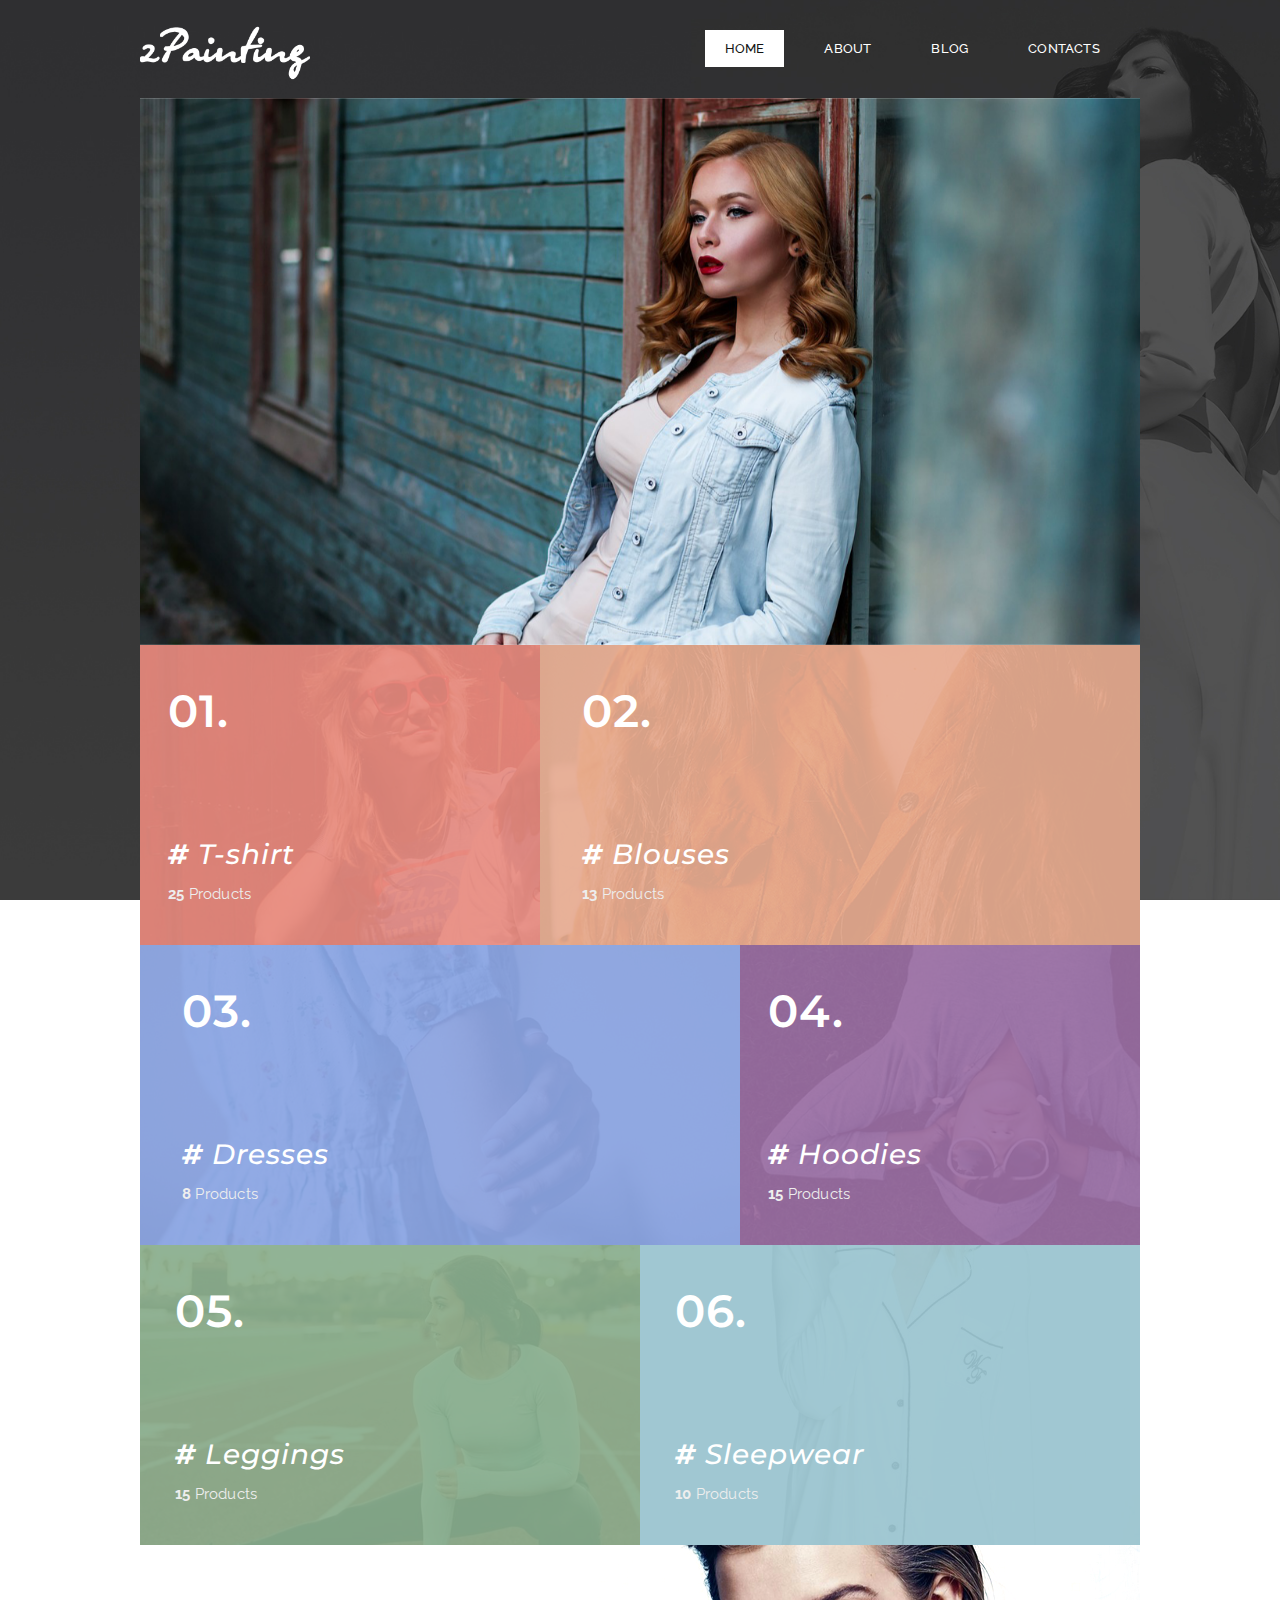
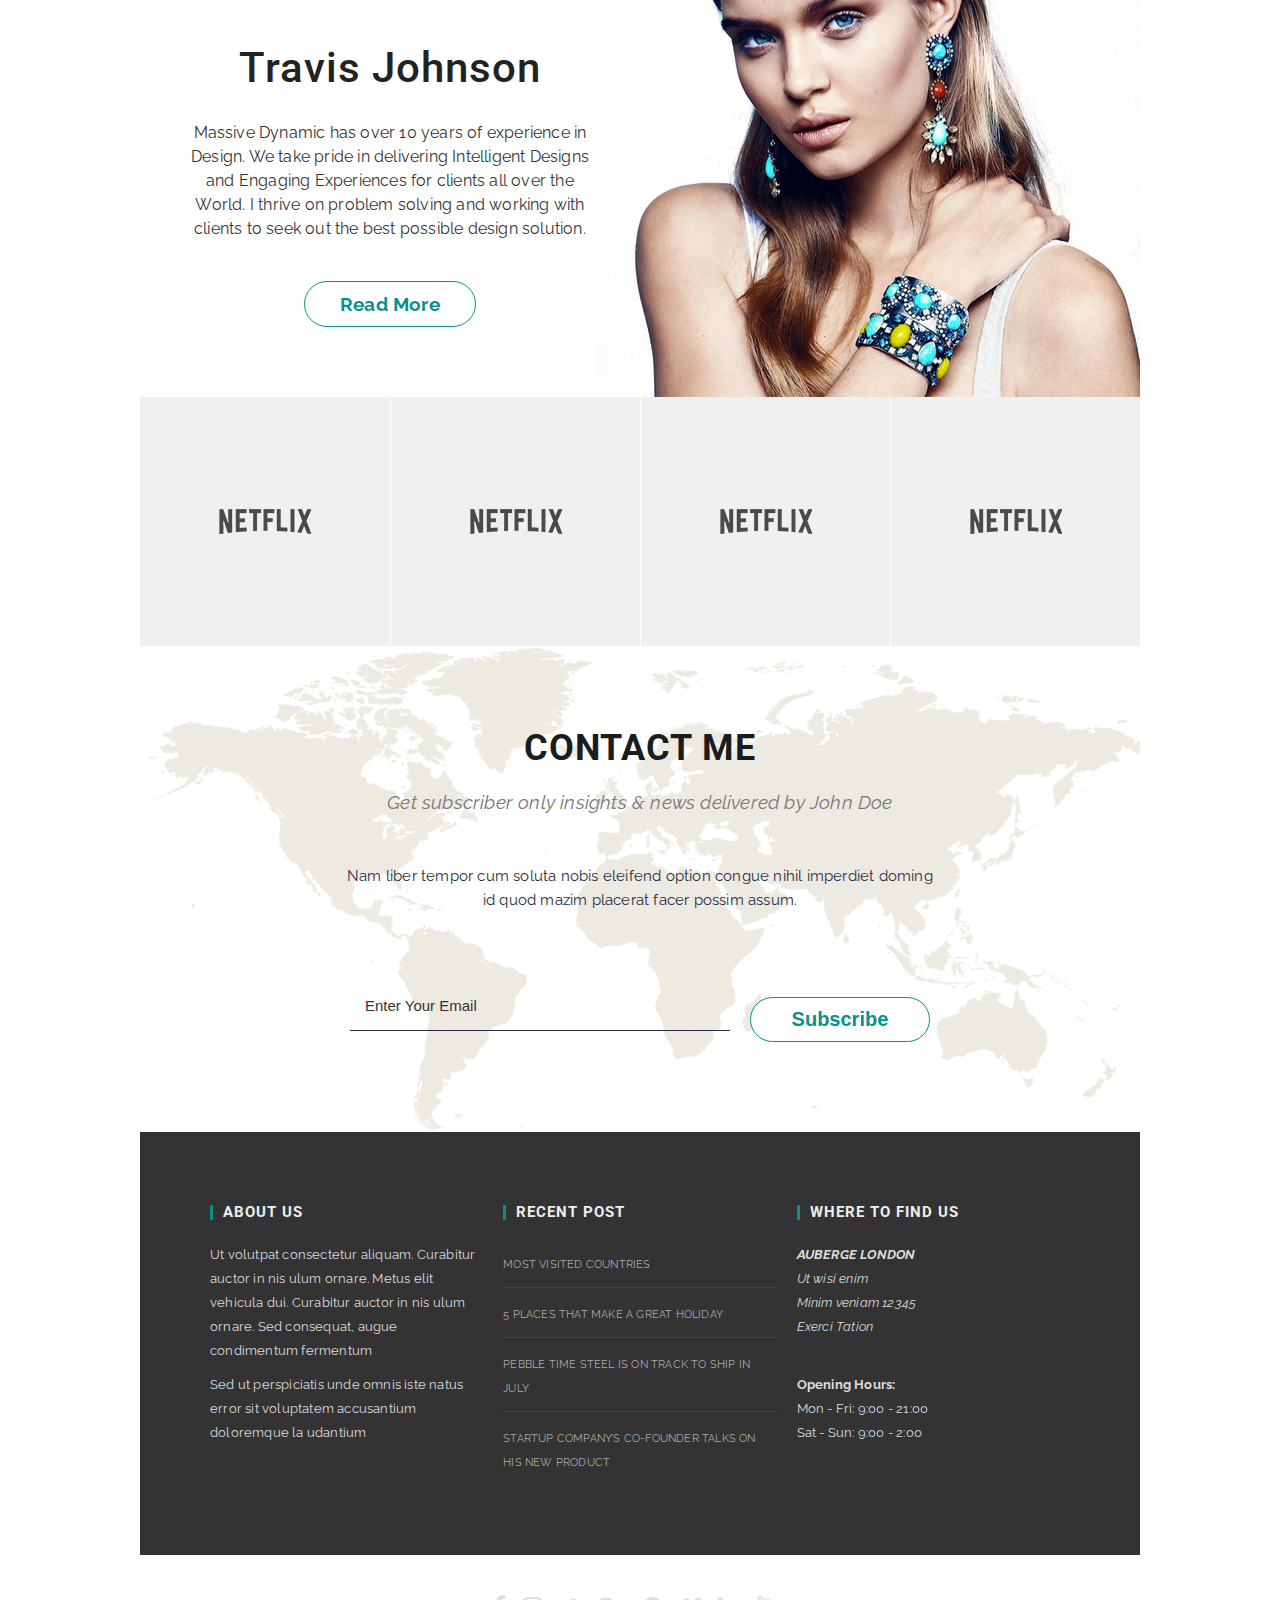
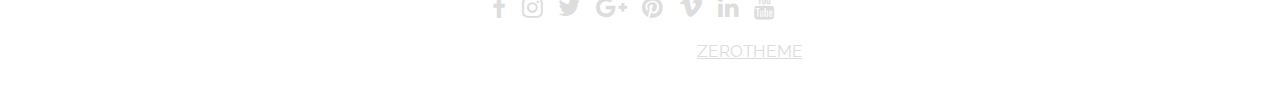
==== index.html @ abcdaca0 "Add files via upload" ====
<!DOCTYPE html>
<!--[if lt IE 7 ]><html class="ie ie6" lang="en"> <![endif]-->
<!--[if IE 7 ]><html class="ie ie7" lang="en"> <![endif]-->
<!--[if IE 8 ]><html class="ie ie8" lang="en"> <![endif]-->
<!--[if (gte IE 9)|!(IE)]><!--><html lang="en"> <!--<![endif]-->
<head>

    <!-- Basic Page Needs
  ================================================== -->
	<meta charset="utf-8">
	<title>zShop</title>
	<meta name="description" content="Free Responsive Html5 Css3 Templates | Zerotheme.com">
	<meta name="author" content="http://www.Zerotheme.com">
	
    <!-- Mobile Specific Metas
	================================================== -->
	<meta name="viewport" content="width=device-width, initial-scale=1, maximum-scale=1">
    
    <!-- CSS
	================================================== -->
  	<link rel="stylesheet" href="css/zerogrid.css">
	<link rel="stylesheet" href="css/style.css">
	
	<!-- Custom Fonts -->
    <link href="font-awesome/css/font-awesome.min.css" rel="stylesheet" type="text/css">
	
	
	<link rel="stylesheet" href="css/menu.css">
	<!-- jQuery Core Javascript -->
	<script src="js/jquery.min.js"></script>
	<script src="js/script.js"></script>
	
	<!-- Owl Stylesheets -->
    <link rel="stylesheet" href="owlcarousel/assets/owl.carousel.min.css">
	
	<!--[if lt IE 8]>
       <div style=' clear: both; text-align:center; position: relative;'>
         <a href="http://windows.microsoft.com/en-US/internet-explorer/Items/ie/home?ocid=ie6_countdown_bannercode">
           <img src="http://storage.ie6countdown.com/assets/100/images/banners/warning_bar_0000_us.jpg" border="0" height="42" width="820" alt="You are using an outdated browser. For a faster, safer browsing experience, upgrade for free today." />
        </a>
      </div>
    <![endif]-->
    <!--[if lt IE 9]>
		<script src="js/html5.js"></script>
		<script src="js/css3-mediaqueries.js"></script>
	<![endif]-->
	
</head>

<body class="home-page">
	<div class="wrap-body">
		
		<header class="main-header">
			<div class="zerogrid">
				<div class="row">
					<div class="col-1-3">
						<a class="site-branding" href="index.html">
							<img src="images/logo.png"/>	
						</a><!-- .site-branding -->
					</div>
					<div class="col-2-3">
						<!-- Menu-main -->
						<div id='cssmenu' class="align-right">
							<ul>
							   <li class="active"><a href='index.html'><span>Home</span></a></li>
							   <li><a href='single.html'><span>About</span></a></li>
							   <li><a href='archive.html'><span>Blog</span></a></li>
							   <li class='last'><a href='contact.html'><span>Contacts</span></a></li>
							</ul>
						</div>
					</div>
				</div>
			</div>
		</header>
		
		<!--////////////////////////////////////Container-->
		<section id="container" class="zerogrid">
			<div class="wrap-container">
				
				<!-----------------content-box-1-------------------->
				<section class="content-box box-1">
					<div class="wrap-box"><!--Start Box-->
						<div id="owl-travel" class="owl-carousel">
							<div class="item">
								<img src="images/15.jpg"/>	
							</div>
							<div class="item">
								<img src="images/16.jpg"/>	
							</div>
						</div>
					</div>
				</section>
				
				<!-----------------content-box-2-------------------->
				<section class="content-box box-2">
					<div class="wrap-box"><!--Start Box-->
						<div class="row">
							<div class="col-2-5 box-item">
								<a class="box-item-inner" href="single.html">
									<div class="box-item-image gradient-1" style="background-image: url('images/1.jpg')"></div>
									<h3 class="sub-title">01.</h3>
									<div class="box-item-detail">
										<h2 class="title"><strong>#</strong> T-shirt</h2>
										<p><strong>25</strong> Products</p>
									</div>
								</a>
							</div>
							<div class="col-3-5 box-item">
								<a class="box-item-inner" href="single.html">
									<div class="box-item-image gradient-2" style="background-image: url('images/2.jpg')"></div>
									<h3 class="sub-title">02.</h3>
									<div class="box-item-detail">
										<h2 class="title"><strong>#</strong> Blouses</h2>
										<p><strong>13</strong> Products</p>
									</div>
								</a>
							</div>
							<div class="col-3-5 box-item">
								<a class="box-item-inner" href="single.html">
									<div class="box-item-image gradient-3" style="background-image: url('images/3.jpg')"></div>
									<h3 class="sub-title">03.</h3>
									<div class="box-item-detail">
										<h2 class="title"><strong>#</strong> Dresses</h2>
										<p><strong>8</strong> Products</p>
									</div>
								</a>
							</div>
							<div class="col-2-5 box-item">
								<a class="box-item-inner" href="single.html">
									<div class="box-item-image gradient-4" style="background-image: url('images/4.jpg')"></div>
									<h3 class="sub-title">04.</h3>
									<div class="box-item-detail">
										<h2 class="title"><strong>#</strong> Hoodies</h2>
										<p><strong>15</strong> Products</p>
									</div>
								</a>
							</div>
							<div class="col-1-2 box-item">
								<a class="box-item-inner" href="single.html">
									<div class="box-item-image gradient-5" style="background-image: url('images/5.jpg')"></div>
									<h3 class="sub-title">05.</h3>
									<div class="box-item-detail">
										<h2 class="title"><strong>#</strong> Leggings</h2>
										<p><strong>15</strong> Products</p>
									</div>
								</a>
							</div>
							<div class="col-1-2 box-item">
								<a class="box-item-inner" href="single.html">
									<div class="box-item-image gradient-6" style="background-image: url('images/6.jpg')"></div>
									<h3 class="sub-title">06.</h3>
									<div class="box-item-detail">
										<h2 class="title"><strong>#</strong> Sleepwear</h2>
										<p><strong>10</strong> Products</p>
									</div>
								</a>
							</div>
						</div>
					</div>
				</section>
				
				<!-----------------content-box-3-------------------->
				<section class="content-box box-3 box-style-1">
					<div class="row wrap-box"><!--Start Box-->
						<div class="col-1-2">
							<div class="wrap-col">
								<div class="box-text">
									<h1>Travis Johnson</h1>
									<p class="lead">Massive Dynamic has over 10 years of experience in Design. We take pride in delivering Intelligent Designs and Engaging Experiences for clients all over the World. I thrive on problem solving and working with clients to seek out the best possible design solution.</p>
									<a class="button button-skin">Read More</a>
								</div>
							</div>
						</div>
						
					</div>
				</section>
				
				<!-----------------content-box-4-------------------->
				<section class="content-box box-4">
					<div class="row wrap-box"><!--Start Box-->
						<div class="col-full">
							<div class="col-1-4 portfolio-box">
								<a class="" href="#">
									<div class="portfolio-caption">
										<div class="portfolio-image"><img src="images/brand.png"/></div>
										<div class="portfolio-title">Branding Title</div>
									</div>
								</a>
							</div>
							<div class="col-1-4 portfolio-box">
								<a class="" href="#">
									<div class="portfolio-caption">
										<div class="portfolio-image"><img src="images/brand.png"/></div>
										<div class="portfolio-title">Branding Title</div>
									</div>
								</a>
							</div>
							<div class="col-1-4 portfolio-box">
								<a class="" href="#">
									<div class="portfolio-caption">
										<div class="portfolio-image"><img src="images/brand.png"/></div>
										<div class="portfolio-title">Branding Title</div>
									</div>
								</a>
							</div>
							<div class="col-1-4 portfolio-box">
								<a class="" href="#">
									<div class="portfolio-caption">
										<div class="portfolio-image"><img src="images/brand.png"/></div>
										<div class="portfolio-title">Branding Title</div>
									</div>
								</a>
							</div>
						</div>
					</div>
				</section>
				
				<!-----------------content-box-5-------------------->
				<section class="content-box box-5 box-style-3">
					<div class="row wrap-box"><!--Start Box-->
						<div class="col-full">
							<div class="box-text">
								<div class="heading">
									<h2>Contact Me</h2>
									<span class="intro">Get subscriber only insights & news delivered by John Doe</span>
								</div>
								<div class="content">
									<p>Nam liber tempor cum soluta nobis eleifend option congue nihil imperdiet doming<br> id quod mazim placerat facer possim assum. </p>
									<div class="subscribe-form">
										<form name="form1" id="subs_form" method="post" action="contact.php">
											<label class="row">
												<div class="col-2-3">
													<div class="wrap-col">
														<input type="text" name="name" id="name" placeholder="Enter Your Email" required="required" />
													</div>
												</div>
												<div class="col-1-3">
													<div class="wrap-col">
														<input class="button button-skin button-subscribe" type="submit" name="Submit" value="Subscribe">
													</div>
												</div>
											</label>
										</form>
									</div>
								</div>
							</div>
						</div>
					</div>
				</section>
			</div>
		</section>
		
		<!--////////////////////////////////////Footer-->
		<footer>
			<div class="zerogrid">
				<div class="wrap-footer">
					<div class="row">
						<div class="col-1-3 col-footer-1">
							<div class="wrap-col">
								<h3 class="widget-title">About Us</h3>
								<p>Ut volutpat consectetur aliquam. Curabitur auctor in nis ulum ornare. Metus elit vehicula dui. Curabitur auctor in nis ulum ornare. Sed consequat, augue condimentum fermentum</p>
								<p>Sed ut perspiciatis unde omnis iste natus error sit voluptatem accusantium doloremque la udantium</p>
							</div>
						</div>
						<div class="col-1-3 col-footer-2">
							<div class="wrap-col">
								<h3 class="widget-title">Recent Post</h3>
								<ul>
									<li><a href="#">MOST VISITED COUNTRIES</a></li>
									<li><a href="#">5 PLACES THAT MAKE A GREAT HOLIDAY</a></li>
									<li><a href="#">PEBBLE TIME STEEL IS ON TRACK TO SHIP IN JULY</a></li>
									<li><a href="#">STARTUP COMPANY’S CO-FOUNDER TALKS ON HIS NEW PRODUCT</a></li>
								</ul>
							</div>
						</div>
						<div class="col-1-3 col-footer-3">
							<div class="wrap-col">
								<h3 class="widget-title">Where to Find Us</h3>
								<div class="row">
									<address>
										<strong>AUBERGE LONDON</strong>
										<br>
										Ut wisi enim
										<br>
										Minim veniam 12345
										<br>
										Exerci Tation
									</address><br>
									<p>
										<strong>Opening Hours:</strong>
										<br>
										Mon - Fri: 9:00 - 21:00
										<br>
										Sat - Sun: 9:00 - 2:00
									</p>
								</div>
							</div>
						</div>
					</div>
				</div>
				<div class="bottom-footer">
					<div class="bottom-social">
						<a href="#"><i class="fa fa-facebook"></i></a>
						<a href="#"><i class="fa fa-instagram"></i></a>
						<a href="#"><i class="fa fa-twitter"></i></a>
						<a href="#"><i class="fa fa-google-plus"></i></a>
						<a href="#"><i class="fa fa-pinterest"></i></a>
						<a href="#"><i class="fa fa-vimeo"></i></a>
						<a href="#"><i class="fa fa-linkedin"></i></a>
						<a href="#"><i class="fa fa-youtube"></i></a>
					</div>
					<div class="copyright">
						Copyright @ - Designed by <a href="https://www.zerotheme.com">ZEROTHEME</a>
					</div>
				</div>
			</div>
		</footer>
		
	</div>
	
	
	<!-- Owl Carusel JavaScript -->
	<script src="owlcarousel/owl.carousel.js"></script>
	<script>
	$(document).ready(function() {
	  $("#owl-travel").owlCarousel({
		autoplay:true,
		autoplayTimeout:3000,
		loop:true,
		items : 1,
		nav:true,
		navText: ['<i class="fa fa-chevron-left fa-2x"></i>', '<i class="fa fa-chevron-right fa-2x"></i>'],
		pagination:false
	  });
	});
	</script>
	
</body>
</html>
---- css/zerogrid.css ----
/*
Zerotheme.com | Free Html5 Responsive Templates
Zerogrid - A Single Grid System for Responsive Design
Author: Kimmy
Version : 3.0
Author URI: http://www.zerotheme.com/
*/
/* -------------------------------------------- */
/* ------------------Grid System--------------- */ 
.zerogrid{ width: 1000px; position: relative; margin: 0 auto; padding: 0px;}
.zerogrid:after { content: "\0020"; display: block; height: 0; clear: both; visibility: hidden; }

.zerogrid .f-right{float: right!important;}
.zerogrid .f-left{float: left!important;}

.zerogrid .row{}
.zerogrid .row:before,.row:after { content: '\0020'; display: block; overflow: hidden; visibility: hidden; width: 0; height: 0; }
.zerogrid .row:after{clear: both; }
.zerogrid .row{zoom: 1;}

.zerogrid .wrap-col{margin:10px;}

.zerogrid .col-1-2, .zerogrid .col-1-3, .zerogrid .col-2-3, .zerogrid .col-1-4, .zerogrid .col-2-4, .zerogrid .col-3-4, .zerogrid .col-1-5, .zerogrid .col-2-5, .zerogrid .col-3-5, .zerogrid .col-4-5, .zerogrid .col-1-6, .zerogrid .col-2-6, .zerogrid .col-3-6, .zerogrid .col-4-6, .zerogrid .col-5-6{float:left; display: inline-block;}

.zerogrid .col-full{width:100%;}

.zerogrid .col-1-2,.zerogrid .col-1-2-fixed{width:50%;}
.zerogrid .offset-1-2{margin-left: 50%;}

.zerogrid .col-1-3,.zerogrid .col-1-3-fixed{width:33.33%;}
.zerogrid .col-2-3,.zerogrid .col-2-3-fixed{width:66.66%;}
.zerogrid .offset-1-3{margin-left: 33.33%;}
.zerogrid .offset-2-3{margin-left: 66.66%;}

.zerogrid .col-1-4,.zerogrid .col-1-4-fixed{width:25%;}
.zerogrid .col-2-4,.zerogrid .col-2-4-fixed{width:50%;}
.zerogrid .col-3-4,.zerogrid .col-3-4-fixed{width:75%;}
.zerogrid .offset-1-4{margin-left: 25%;}
.zerogrid .offset-2-4{margin-left: 50%;}
.zerogrid .offset-3-4{margin-left: 75%;}

.zerogrid .col-1-5,.zerogrid .col-1-5-fixed{width:20%;}
.zerogrid .col-2-5,.zerogrid .col-2-5-fixed{width:40%;}
.zerogrid .col-3-5,.zerogrid .col-3-5-fixed{width:60%;}
.zerogrid .col-4-5,.zerogrid .col-4-5-fixed{width:80%;}
.zerogrid .offset-1-5{margin-left: 20%;}
.zerogrid .offset-2-5{margin-left: 40%;}
.zerogrid .offset-3-5{margin-left: 60%;}
.zerogrid .offset-4-5{margin-left: 80%;}

.zerogrid .col-1-6,.zerogrid .col-1-6-fixed{width:16.66%;}
.zerogrid .col-2-6,.zerogrid .col-2-6-fixed{width:33.33%;}
.zerogrid .col-3-6,.zerogrid .col-3-6-fixed{width:50%;}
.zerogrid .col-4-6,.zerogrid .col-4-6-fixed{width:66.66%;}
.zerogrid .col-5-6,.zerogrid .col-5-6-fixed{width:83.33%;}
.zerogrid .offset-1-6{margin-left: 16.66%;}
.zerogrid .offset-2-6{margin-left: 33.33%;}
.zerogrid .offset-3-6{margin-left: 50%;}
.zerogrid .offset-4-6{margin-left: 66.66%;}
.zerogrid .offset-5-6{margin-left: 83.33%;}

@media only screen and (min-width: 960px) and (max-width: 1199px) {
	.zerogrid{width:960px;}
}

@media only screen and (min-width: 768px) and (max-width: 959px) {
	.zerogrid{width:768px;}
}

@media only screen and (max-width: 767px) {
	.zerogrid, .zerogrid .col-1-2, .zerogrid .col-1-3, .zerogrid .col-2-3, .zerogrid .col-1-4, .zerogrid .col-2-4, .zerogrid .col-3-4, .zerogrid .col-1-5, .zerogrid .col-2-5, .zerogrid .col-3-5, .zerogrid .col-4-5, .zerogrid .col-1-6, .zerogrid .col-2-6, .zerogrid .col-3-6, .zerogrid .col-4-6, .zerogrid .col-5-6{width:100%;}
	
	.zerogrid .offset-1-2, .zerogrid .offset-1-3, .zerogrid .offset-2-3, .zerogrid .offset-1-4, .zerogrid .offset-2-4, .zerogrid .offset-3-4, .zerogrid .offset-1-5, .zerogrid .offset-2-5, .zerogrid .offset-3-5, .zerogrid .offset-4-5, .zerogrid .offset-1-6, .zerogrid .offset-2-6, .zerogrid .offset-3-6, .zerogrid .offset-4-6, .zerogrid .offset-5-6{margin-left:0;}
}
---- css/style.css ----
/*
Zerotheme.com | Free Html5 Responsive Templates
Author URI: http://www.zerotheme.com/
*/

@import url('https://fonts.googleapis.com/css?family=Raleway:400,500,600,700,800,900');
@import url('https://fonts.googleapis.com/css?family=Roboto:300,400,500,700');
@import url('https://fonts.googleapis.com/css?family=Montserrat');
/* ---------------------------------------------------------------------------- */
/* ------------------------------------Reset----------------------------------- */
/* ---------------------------------------------------------------------------- */
a,abbr,acronym,address,applet,article,aside,audio,b,blockquote,big,body,center,canvas,caption,cite,code,command,datalist,dd,del,details,dfn,dl,div,dt,em,embed,fieldset,figcaption,figure,font,footer,form,h1,h2,h3,h4,h5,h6,header,hgroup,html,i,iframe,img,ins,kbd,keygen,label,legend,li,meter,nav,object,ol,output,p,pre,progress,q,s,samp,section,small,span,source,strike,strong,sub,sup,table,tbody,tfoot,thead,th,tr,tdvideo,tt,u,ul,var{background:transparent;border:0 none;font-size:100%;margin:0;padding:0;border:0;outline:0;vertical-align:top;}ol, ul {list-style:none;}blockquote, q {quotes:none;}table, table td {padding:0;border:none;border-collapse:collapse;}img {vertical-align:top;}embed {vertical-align:top;}
article, aside, audio, canvas, command, datalist, details, embed, figcaption, figure, footer, header, hgroup, keygen, meter, nav, output, progress, section, source, video {display:block;}
mark, rp, rt, ruby, summary, time {display:inline;}
input, textarea {border:0; padding:0; margin:0; outline: 0;}
iframe {border:0; margin:0; padding:0;}
input, textarea, select {margin:0; padding:0px;}


/* ---------------------------------------------------------------------------- */
/* ---------------------------------------------------------------------------- */
/* ---------------------------------------------------------------------------- */
* {
  -webkit-box-sizing: border-box;
     -moz-box-sizing: border-box;
          box-sizing: border-box;
}

/* ---------------------------------------------------------------------------- */
/* ---------------------------------------------------------------------------- */
/* ---------------------------------------------------------------------------- */

html { -webkit-text-size-adjust: none;}
.video embed,.video object,.video iframe { width: 100%;  height: auto;}
img{max-width:100%;	height: auto;width: auto\9; /* ie8 */}

a{color: #888;text-decoration: none;-webkit-transition: all .2s ease-in-out;-moz-transition: all .2s ease-in-out;transition: all .2s ease-in-out;}
a:hover {color: #131313; text-decoration: none;}

h1, h2 	{font-size: 25px;line-height: 30px;}
h3, h4	{font-size: 20px;line-height: 20px;}
h5, h6	{font-size: 16px;line-height: 16px;}
h1,h2,h3,h4,h5,h6 {letter-spacing: 1px;line-height: 1.2;font-family: 'Roboto', sans-serif;}

p{margin: 10px 0;}


label {cursor:pointer;margin:5px 0;display:block;font-weight:bold;}
input {display:block;width:100%;color:#222;border:1px solid #d1d1d1;padding:15px;margin: 5px 0 20px 0;font-size: 15px;}
textarea {display:block;width:100%;height:250px;background-color:#fff; color:#222;border:1px solid #d1d1d1;padding:10px;margin: 5px 0 20px 0;}

input:not([type]), input[type="color"], input[type="email"], input[type="number"], input[type="password"], input[type="tel"], input[type="url"], input[type="text"], input[type="search"], textarea, .form-control, select {
	border-radius: 0 0 0 0;
    box-shadow: none;
    display: block;
    font-weight: normal;
    line-height: 1.2;
    outline: medium none;
    transition: border-color 0.2s ease-in-out 0s, color 0.2s ease-in-out 0s;
    width: 100%;
}

.t-center{text-align: center !important;}
.t-left{text-align: left;}
.t-right{text-align: right;}
.f-right{float: right;}
.f-left{float: left;}

.post{}
.post:after, .post:before, article:after, article:before, section:after, section:before{clear: both; content: '\0020'; display: block; visibility: hidden; width: 0; height: 0;}
.post img{margin: 30px 0;}

.clear{content: "\0020"; display: block; height: 0; clear: both; visibility: hidden; }
.clearfix:after, .clearfix:before{clear: both; content: '\0020'; display: block; visibility: hidden; width: 0; height: 0;}

.list-inline li{display: inline-block;}

/* --Line-- */
hr.line { margin: 15px 0; padding: 0; max-width: 80px;border: 0; border-top: solid 1px #fff;}

/* ---------------------------------------------------------------------------- */
/* ------------------------------------Html-Body------------------------------- */
/* ---------------------------------------------------------------------------- */
html, body {width:100%; padding:0; margin:0;}
body {font: 14px/25px Arial, Helvetica, sans-serif;font-family: 'Raleway', sans-serif;background: #fff;color: #666;font-size: 15px;line-height: 1.6em;letter-spacing: .2px;}
body .wrap-body{}
body .wrap-body {background-image: url(../images/bg3.jpg);background-position: center center;background-repeat: no-repeat;background-attachment: fixed;background-size: cover;color:#fff;position: relative;}
/* body .wrap-body:before {content:"";display: block;height: 100%;position: absolute;top: 0;left: 0;width: 100%;visibility: visible;background-color: rgba(0, 0, 0, .6);} */

.widget-title{position: relative;letter-spacing: 1px;font-weight: bold;text-transform: uppercase;line-height: 1.38;margin-bottom: 20px;font-size: 15px;color: #eee;padding-left: 13px;}

.widget-title:before {background-color: #098F8E;content: "";height: 1em;left: 0;margin-top: -0.5em;position: absolute;top: 50%;width: 3px;}

/* ---------------------------------------------------------------------------- */
/* -------------------------------------Header--------------------------------- */
/* ---------------------------------------------------------------------------- */
header{padding: 15px 0px;}

a.site-branding {text-align: center;color: #888;height: auto;padding: 0;display: inline-block;}
a.site-branding img{max-width: 170px;}
.main-header h1.site-title, .main-header .site-title a {letter-spacing: 2px;color: #131313;margin: 0;text-transform: uppercase;font-size: 39px;font-weight: 300;line-height: 1;}
p.site-description{margin: 0;font-size: 16px;}
@media  (max-width: 767px){
	a.site-branding {margin-bottom: 10px;}
}
/* ---------------------------------------------------------------------------- */
/* -------------------------------------Container------------------------------ */
/* ---------------------------------------------------------------------------- */
#container {}
#container .wrap-container{background: #fff;}

/* ---content-box--- */
.content-box {}
.content-box .wrap-box {padding: auto; position: relative;}

.box-text{padding: 60px;}
.box-image{background-position: center center;background-size: cover;display: block;height: 100%;width: 100%;opacity: 1;z-index: 1;}

.heading{margin: 20px 0 30px;}
.heading h2{color: #fff;font-size: 36px;margin-bottom: 20px;text-transform: uppercase;}
.heading .prefix {float: left;font-size: 72px;font-weight: 500;line-height: 65px;margin-right: 10px;font-family: 'Poppins', sans-serif;}
.heading .intro {color: #777;font-size: 19px;font-style: italic;}

.content-box .content{margin-bottom: 20px;}

.content-box.box-style-1{background:#fff url(../images/model.png) no-repeat 100% 100%; color: #333;}
.content-box.box-style-2{background: url(../images/bg-5.jpg) 50% 50% no-repeat;color:#fff;position: relative;}
.content-box.box-style-2:before {content:"";display: block;height: 100%;position: absolute;top: 0;left: 0;width: 100%;visibility: visible;background-color: rgba(0, 0, 0, .8);}
.content-box.box-style-3{background: url(../images/world-map.png) center center no-repeat;background-size: cover;position: relative;}
.content-box.box-style-3:before {content:"";display: block;height: 100%;position: absolute;top: 0;left: 0;width: 100%;visibility: visible;background-color: rgba(255, 255, 255, .65);}

.content-box .bg-2{background:#098F8E;}
.content-box .bg-3{background: rgba(0, 0, 0, .65);}

.content-box.box-2 .box-item{display: block;position: relative;margin: auto;overflow: hidden;height: 300px;cursor:pointer}
.content-box.box-2 .box-item-inner{display: block;width: 100%;height: 100%;z-index: 3;}
.content-box.box-2 .box-item h3.sub-title,
.content-box.box-2 .box-item .box-item-detail{position: absolute;left: 7%;width: 91%;}

.content-box.box-2 .box-item-image{position: relative;background-position: center center;background-size: cover;height: 100%;width: 100%;z-index: 1;}
.content-box.box-2 .box-item-image:before{position: absolute; content: ""; width: 100%; height: 100%;background-color: rgba(36, 41, 67, 0.25);}
.content-box.box-2 .box-item-image:after{position: absolute; content: ""; width: 100%; height: 100%;opacity: 0.9;-webkit-transition: all .3s ease-in-out;-moz-transition: all .3s ease-in-out;transition: all .3s ease-in-out;}
.content-box.box-2 .box-item-image.gradient-1:after{background: #ec8d81;}
.content-box.box-2 .box-item-image.gradient-2:after{background: #ECAF92;}
.content-box.box-2 .box-item-image.gradient-3:after{background: #8ea9e8;}
.content-box.box-2 .box-item-image.gradient-4:after{background: #A071A7;}
.content-box.box-2 .box-item-image.gradient-5:after{background: #8CB18F;}
.content-box.box-2 .box-item-image.gradient-6:after{background: #9CC8D3;}

.content-box.box-2 .box-item:hover .box-item-image:after{opacity: 0}

.content-box.box-2 .box-item h3.sub-title,
.content-box.box-2 .box-item h2.title{color: #fff;font-family: "Montserrat",sans-serif;}
.content-box.box-2 .box-item h3.sub-title{font-weight: 600; font-size: 45px;margin: 0;top: 13%;z-index: 3;}
.content-box.box-2 .box-item .box-item-detail{bottom: 13%;z-index: 3;}
.content-box.box-2 .box-item .box-item-detail p{margin: 0;color: #eee;font-size: 15px;}
.content-box.box-2 .box-item h2.title{font-weight: 500;margin: 0 0 10px;font-size: 28px;font-style: italic}
@media(max-width:767px){
	.content-box.box-2 .box-item{border: none;}
}
@media(max-width:500px){
	.content-box.box-2 .box-item h3.sub-title{font-size: 50px;}
	.content-box.box-2 .box-item h2.title{font-size: 30px;}
	.content-box.box-2 .box-item .box-item-detail p{font-size: 13px;}
}

.content-box.box-3 {text-align: center;}
.content-box.box-3 .box-text{padding: 60px 40px;}
.content-box.box-3 h1{font-size: 42px;color: #222;line-height: 1.1;margin: 30px 0;font-weight: 500;font-family: 'Roboto', sans-serif;}
.content-box.box-3 .lead {font-size: 16px;}
@media  (max-width: 767px){
	.content-box.box-3 .box-text{padding: 40px; text-align: initial;}
}

.content-box.box-4{}

.content-box.box-5{color: #2b2d3f;text-align: center;}
.content-box.box-5 .heading h2{color: #1a1c1e;}
.content-box.box-5 .content{max-width: 600px;margin: 50px auto 20px;}
.content-box.box-5 .box-text{}

/* ---MainContent-Article--- */
#main-content{}
#main-content .wrap-content{padding: 30px 0;}



/* ---Article--- */
.single-post{}
.single-post .wrap-post, .comments-are, .contact-form {padding:30px; position: relative;;}
article.single-post{border-bottom: none; padding-bottom: 0;}
article.single-post .wrap-post, .comments-are {padding:30px 20px; position: relative;margin-top: 30px;}
article{background: #ffffff; color: #3F3F3F; margin: 0;/*padding: 0 30px 50px;*/}
article:last-child{border-bottom: none;}
article:after, article:before{clear: both; content: '\0020'; display: block; visibility: hidden; width: 0; height: 0;}
article .heading h2{color: #1a1c1e;}
article .post-thumbnail-wrap {text-align: center;width: 100%;margin-bottom: 10px;}
article .post-thumbnail-wrap img {}
article h2.entry-title{font-size: 53px;margin: 10px 0 0;font-weight: 300;letter-spacing: 2px;line-height: 1.1;}
article h2.entry-title a{color: #131313;}
article h2.entry-title a:hover{color: #555}
article .l-tags{text-align: center; font-size: 11px;}

article .entry-header{margin-bottom: 30px;}
article.single-post .entry-header{margin-bottom: 30px;text-align: center;}
article.single-post .entry-header h1.entry-title{font-size: 40px;line-height: 30px;font-weight: 300;margin: 0;text-transform: uppercase;margin-bottom: 0;line-height: 1.1}
article.single-post .entry-header h1.entry-title a {color: #575756;margin: 0;}
article .entry-title-blog a:hover {color: #628d7c;}

article .entry-header .time {font-family: "Merriweather",Georgia,serif;color: #888;font-size: 17px;padding-bottom: 10px;display: block;}
article .entry-header .cat-links {font-size: 17px;color: #7fcaad;text-transform: uppercase;letter-spacing: 1px;padding-top: 10px;display: block;}

article .entry-header .entry-meta{color: #888;font-size: 17px;}
article .entry-header .entry-meta a {color: #888;}
article .entry-header .entry-meta a:hover {color: #131313;}

article .entry-header .tags-links {display: block;}
article .entry-header .tags-links a{padding: 3px 8px 1px;background: #131313;line-height: 20px;}
article.single-post .entry-header .tags-links {margin-bottom: 70px;}


article .entry-content{text-align: left;}
article.single-post .entry-content{ padding: 40px 120px;}
@media  (max-width: 540px){
	article.single-post .entry-content{ padding: 30px;}
}
article .entry-content p{color: #686868;}
article .entry-content blockquote {border-left: 3px solid #1c7791;margin: 0 50px;font-style: italic;color: #666;padding-left: 20px;}
article .entry-content ol {float: left;text-align: justify;margin: 10px 50px;list-style-type: circle;font-size: 17px;}

.comments-are textarea {height:170px;}

.fix-right {float: right !important;}
@media only screen and (max-width: 767px) {.fix-right {float: none;}}

/* ---------------------------------------------------------------------------- */
/* -------------------------------------Footer--------------------------------- */
/* ---------------------------------------------------------------------------- */
footer{font-size: 13px;color: #ddd;}
footer a{color:#ddd;}
footer a:hover{color:#fff;}
footer ul li {margin-bottom: 5px;border-bottom: 1px solid #555;padding: 10px 0 15px;}
footer i.fa{font-size: 22px;margin-right: 8px;}


footer .wrap-footer{padding: 60px;background: rgba(0, 0, 0, .8);}
footer .wrap-footer ul li {margin-bottom: 5px;padding: 10px 0 15px;}
footer .logo img{max-width: 170px;margin-top: 30px;}
footer .col-footer-1 {}

footer .col-footer-2{}
footer .col-footer-2 ul {padding: 0;}
footer .col-footer-2 ul li {list-style: none;margin-bottom: 5px; border-bottom: 1px solid #444;padding-bottom: 10px;}
footer .col-footer-2 ul li:last-child{border-bottom: none;}
footer .col-footer-2 ul li a{color: #aaa;font-size: 11px;}
footer .col-footer-2 ul li a:hover{color: #eee;}

footer .col-footer-3 a{color: #aaa; background: #202020; padding: 5px 10px;line-height: 2.3;font-size: 14px;text-transform: capitalize;margin-right: 1px;}
footer .col-footer-3 a:hover{color: #fff;background: #000;}

footer .col-footer-4 img{margin-bottom: 20px;}

footer .bottom-social{margin-bottom: 20px;}
footer .bottom-social i.fa{font-size: 24px;margin-right: 12px;}


footer .bottom-footer{text-align: center;padding: 40px 0;color: #fff;}
footer .bottom-footer a{text-decoration: underline}
.copyright{font-size: 17px;}

/* ---------------------------------------------------------------------------- */
/* -------------------------------------Contact-------------------------------- */
/* ---------------------------------------------------------------------------- */
#contact_form, #comment {padding:20px 30px 0;color: #222;}

.contact-form{margin-top: 0;}
.contact-form h3{font-size: 43px; font-weight: 400; color: #222;}

/* ---------------------------------------------------------------------------- */
/* -----------------------------------Subscribe-------------------------------- */
/* ---------------------------------------------------------------------------- */
.subscribe-form{margin-top: 60px;}
.subscribe-form input[type="text"]{background: transparent;border:none;border-bottom: 1px solid #2b2d3f; outline: medium none;box-shadow: none;}
.subscribe-form input::-webkit-input-placeholder,
.subscribe-form input::-webkit-input-placeholder{color: #333;}
/* ---------------------------------------------------------------------------- */
/* -------------------------------------Button--------------------------------- */
/* ---------------------------------------------------------------------------- */
.button{cursor: pointer;font-size: 13px;border:1px solid #ffffff;display: inline-block;text-decoration: none;color: #fff;padding: 10px 15px;-webkit-transition: all .35s;-moz-transition: all .35s;transition: all .35s;}
.button:hover{text-decoration: none; background: #303030;}


.button-skin{background-color: #fff;color: #098F8E;border: 1px solid #098F8E;font-weight: bold;width: auto;padding: 10px 35px;border-radius: 30px;font-size: 19px;margin: 30px 0 0;}
.button-skin:hover{background-color: #098F8E;color: #fff;}

.button-subscribe{width: 100%;font-size: 20px;margin: 15px 0 0;}

/* ---------------------------------------------------------------------------- */
/* ------------------------------Portfolio Box--------------------------------- */
/* ---------------------------------------------------------------------------- */	
.portfolio-box {display: block;position: relative;margin: auto;overflow: hidden;height: 250px;border-bottom: 1px solid rgba(255, 255, 255, 0.3);border-left: 1px solid rgba(255, 255, 255, 0.3);}
.portfolio-box:first-child,
.portfolio-box:nth-child(4n+1) {border-left: none;}
.portfolio-box:nth-child(n+5) {border-bottom: none;}

.portfolio-box .portfolio-caption {display: block;width: 100%;height: 100%;color: rgba(0, 0, 0, 0.7);z-index: 3;background: #F0F0F0;}

.portfolio-box .portfolio-image,
.portfolio-box .portfolio-title{position: absolute;text-align: center;-webkit-transition: all .35s ease-in-out;-moz-transition: all .35s ease-in-out;transition: all .35s ease-in-out;}

.portfolio-box .portfolio-image{top: 50%;transform: translateY(-50%);width: 100%;}
.portfolio-box .portfolio-image img{transition: transform 0.3s ease 0s;}

.portfolio-box .portfolio-title{font-size: 18px;opacity:0;bottom: 0;width: 100%;}

.portfolio-box:hover .portfolio-image img{transform: scale(0.8);}
.portfolio-box:hover .portfolio-title{opacity:1;bottom: 7%;}

@media(min-width:768px) {
    
}

.flex-box{}
.flex-box  .box-image {background-repeat: no-repeat;background-position: center center;background-size: cover;display: block;z-index: 1;width: 100%;height: 100%;}
.flex-box .f-right{order: 2;}

@media(min-width:768px){
	.flex-box {
	  flex-direction: row;
	  -webkit-flex-direction: row;
	  display: flex;
	  display: -webkit-flex;
	  
	}
	.box-text.text-right{text-align: right;}
	.box-text.text-right .content:before,
	.box-text.text-right .content:after{right: 0;}
}
@media(max-width:767px){
	.box-text{text-align: center;}
	.box-text .content:before,
	.box-text .content:after{right: 47%;}
	.flex-box  .box-image {height: 430px;width: 100%;}
}

/* ---------------------------------------------------------------------------- */
/* ----------------------------------Carousel---------------------------------- */
/* ---------------------------------------------------------------------------- */
.owl-nav > div {position: absolute;color:#fff;top: 50%;display: none;}
.owl-nav > div:hover{color: #ccc;}
.owl-carousel:hover .owl-nav div {display: block;}
.owl-nav .owl-prev {left: 3%;}
.owl-nav .owl-next {right: 3%;}
.owl-nav div i {font-size: 40px;margin: -20px 0 0;}
---- css/menu.css ----
#cssmenu {
  width: auto;
  padding: 0;
  line-height: 1;
  display: block;
  position: relative;
  z-index: 9999;
  margin-top: 15px;
}
#cssmenu ul {
  list-style: none;
  margin: 0;
  padding: 0;
  display: block;
}
#cssmenu ul:after,
#cssmenu:after {
  content: " ";
  display: block;
  font-size: 0;
  height: 0;
  clear: both;
  visibility: hidden;
}
#cssmenu ul li {
  margin: 0 20px 0 0;
  padding: 0;
  display: block;
  position: relative;
}
#cssmenu ul li a {
  font-size: 13px;
  text-decoration: none;
  display: block;
  margin: 0;
  -webkit-transition: color .2s ease;
  -moz-transition: color .2s ease;
  -ms-transition: color .2s ease;
  -o-transition: color .2s ease;
  transition: color .2s ease;
  -webkit-box-sizing: border-box;
  -moz-box-sizing: border-box;
  box-sizing: border-box;
}
#cssmenu ul li ul {
  position: absolute;
  left: -9999px;
  top: auto;
}
#cssmenu ul li ul li {
  max-height: 0;
  margin: 0;
  position: absolute;
  -webkit-transition: max-height 0.4s ease-out;
  -moz-transition: max-height 0.4s ease-out;
  -ms-transition: max-height 0.4s ease-out;
  -o-transition: max-height 0.4s ease-out;
  transition: max-height 0.4s ease-out;
  background: #ffffff;
}
#cssmenu ul li ul li.has-sub:after {
  display: block;
  position: absolute;
  content: "";
  height: 10px;
  width: 10px;
  border-radius: 5px;
  background: #000000;
  z-index: 1;
  top: 13px;
  right: 15px;
}
#cssmenu.align-right ul li ul li.has-sub:after {
  right: auto;
  left: 15px;
}
#cssmenu ul li ul li.has-sub:before {
  display: block;
  position: absolute;
  content: "";
  height: 0;
  width: 0;
  border: 3px solid transparent;
  border-left-color: #ffffff;
  z-index: 2;
  top: 15px;
  right: 15px;
}
#cssmenu.align-right ul li ul li.has-sub:before {
  right: auto;
  left: 15px;
  border-left-color: transparent;
  border-right-color: #ffffff;
}
#cssmenu ul li ul li a {
  font-weight: 400;
  text-transform: none;
  color: #000000;
  letter-spacing: 0;
  display: block;
  width: 170px;
  padding: 11px 10px 11px 20px;
}
#cssmenu ul li ul li:hover > a,
#cssmenu ul li ul li.active > a {
  color: #000;
}
#cssmenu ul li ul li:hover:after,
#cssmenu ul li ul li.active:after {
  background: #000;
}
#cssmenu ul li ul li:hover > ul {
  left: 100%;
  top: 0;
}
#cssmenu ul li ul li:hover > ul > li {
  max-height: 72px;
  position: relative;
}
#cssmenu > ul > li {
  float: left;
}
#cssmenu.align-center > ul > li {
  float: none;
  display: inline-block;
}
#cssmenu.align-center > ul {
  text-align: center;
}
#cssmenu.align-center ul ul {
  text-align: left;
}
#cssmenu.align-right > ul {
  float: right;
}
#cssmenu.align-right > ul > li:hover > ul {
  left: auto;
  right: 0;
}
#cssmenu.align-right ul ul li:hover > ul {
  right: 100%;
  left: auto;
}
#cssmenu.align-right ul ul li a {
  text-align: right;
}
#cssmenu > ul > li:after {
  content: "";
  display: block;
  position: absolute;
  width: 100%;
  height: 0;
  top: 0;
  z-index: 0;
  background: #ffffff;
  -webkit-transition: height .2s;
  -moz-transition: height .2s;
  -ms-transition: height .2s;
  -o-transition: height .2s;
  transition: height .2s;
}
#cssmenu > ul > li.has-sub > a {
  padding-right: 40px;
}
#cssmenu > ul > li.has-sub > a:after {
  display: block;
  content: "";
  background: #fff;
  height: 12px;
  width: 12px;
  position: absolute;
  border-radius: 13px;
  right: 14px;
  top: 16px;
}
#cssmenu > ul > li.has-sub > a:before {
  display: block;
  content: "";
  border: 4px solid transparent;
  border-top-color: #333;
  z-index: 2;
  height: 0;
  width: 0;
  position: absolute;
  right: 16px;
  top: 21px;
}
#cssmenu > ul > li > a {
  color: #fff;
  padding: 12px 20px;
  text-transform: uppercase;
  z-index: 2;
  font-weight: 500;
  position: relative;
}
#cssmenu > ul > li:hover:after,
#cssmenu > ul > li.active:after {
  height: 100%;
}
#cssmenu > ul > li:hover > a,
#cssmenu > ul > li.active > a {
  color: #131313;
}
#cssmenu > ul > li:hover > a:after,
#cssmenu > ul > li.active > a:after {
  background: #000000;
}
#cssmenu > ul > li:hover > a:before,
#cssmenu > ul > li.active > a:before {
  border-top-color: #ffffff;
}
#cssmenu > ul > li:hover > ul {
  left: 0;
}
#cssmenu > ul > li:hover > ul > li {
  max-height: 72px;
  position: relative;
  background: #ffffff;
}
#cssmenu > ul > li > ul > li:hover > ul > li{ background: #ffffff;}
#cssmenu > ul > li:hover > ul > li a{
	 color: #333;
}
#cssmenu #menu-button {
  display: none;
}
#cssmenu > ul > li > a {
  display: block;
}
#cssmenu > ul > li {
  width: auto;
}
#cssmenu > ul > li > ul {
  width: 170px;
  display: block;
}
#cssmenu > ul > li > ul > li {
  width: 170px;
  display: block;
}
@media all and (max-width: 800px), only screen and (-webkit-min-device-pixel-ratio: 2) and (max-width: 1024px), only screen and (min--moz-device-pixel-ratio: 2) and (max-width: 1024px), only screen and (-o-min-device-pixel-ratio: 2/1) and (max-width: 1024px), only screen and (min-device-pixel-ratio: 2) and (max-width: 1024px), only screen and (min-resolution: 192dpi) and (max-width: 1024px), only screen and (min-resolution: 2dppx) and (max-width: 1024px) {
	#cssmenu{background: #fff;}
  #cssmenu > ul {
    max-height: 0;
    overflow: hidden;
    -webkit-transition: max-height 0.35s ease-out;
    -moz-transition: max-height 0.35s ease-out;
    -ms-transition: max-height 0.35s ease-out;
    -o-transition: max-height 0.35s ease-out;
    transition: max-height 0.35s ease-out;
  }
  #cssmenu > ul > li > ul {
    width: 100%;
    display: block;
  }
  #cssmenu.align-right ul li a {
    text-align: left;
  }
  #cssmenu > ul > li > ul > li {
    width: 100%;
    display: block;
  }
  #cssmenu.align-right ul ul li a {
    text-align: left;
  }
  #cssmenu > ul > li > ul > li > a {
    width: 100%;
    display: block;
  }
  #cssmenu ul li ul li a {
    width: 100%;
  }
  #cssmenu.align-center > ul {
    text-align: left;
  }
  #cssmenu.align-center > ul > li {
    display: block;
  }
  #cssmenu > ul.open {
    max-height: 1000px;
    border-top: 1px solid rgba(110, 110, 110, 0.25);
  }
  #cssmenu ul {
    width: 100%;
  }
  #cssmenu ul > li {
    float: none;
    width: 100%;
  }
  #cssmenu ul li a {
    -webkit-box-sizing: border-box;
    -moz-box-sizing: border-box;
    box-sizing: border-box;
    width: 100%;
    padding: 12px 20px;
  }
  #cssmenu ul > li:after {
    display: none;
  }
  #cssmenu ul li.has-sub > a:after,
  #cssmenu ul li.has-sub > a:before,
  #cssmenu ul li ul li.has-sub:after,
  #cssmenu ul li ul li.has-sub:before {
    display: none;
  }
  #cssmenu ul li ul,
  #cssmenu ul li ul li ul,
  #cssmenu ul li ul li:hover > ul,
  #cssmenu.align-right ul li ul,
  #cssmenu.align-right ul li ul li ul,
  #cssmenu.align-right ul li ul li:hover > ul {
    left: 0;
    position: relative;
    right: auto;
  }
  #cssmenu ul li ul li,
  #cssmenu ul li:hover > ul > li {
    max-height: 999px;
    position: relative;
    background: none;
  }
  #cssmenu ul li ul li a {
    padding: 8px 20px 8px 35px;
    color: #ffffff;
  }
  #cssmenu ul li ul ul li a {
    padding: 8px 20px 8px 50px;
  }
  #cssmenu ul li ul li:hover > a {
    color: #000000;
  }
  #cssmenu #menu-button {
    display: block;
    -webkit-box-sizing: border-box;
    -moz-box-sizing: border-box;
    box-sizing: border-box;
    width: 100%;
    padding: 15px 20px;
    text-transform: uppercase;
    font-weight: 700;
    font-size: 14px;
    letter-spacing: 1px;
    color: #131313;
    cursor: pointer;
  }
  #cssmenu #menu-button:after {
    display: block;
    content: '';
    position: absolute;
    height: 3px;
    width: 22px;
    border-top: 2px solid #131313;
    border-bottom: 2px solid #131313;
    right: 20px;
    top: 16px;
  }
  #cssmenu #menu-button:before {
    display: block;
    content: '';
    position: absolute;
    height: 3px;
    width: 22px;
    border-top: 2px solid #131313;
    right: 20px;
    top: 26px;
  }
  #cssmenu ul li a{color: #fff;}
  
  #cssmenu ul li ul li:hover > a,
  #cssmenu ul li ul li.active > a  {
    color: #888;
  }
  #cssmenu ul li ul li:hover:after,
  #cssmenu ul li ul li.active:after {
    background: #fff;
  }
  #cssmenu > ul > li:hover > a,
  #cssmenu > ul > li.active > a {
    color: #888;
  }
  #cssmenu > ul.open {
	background: #131313;
  }
}
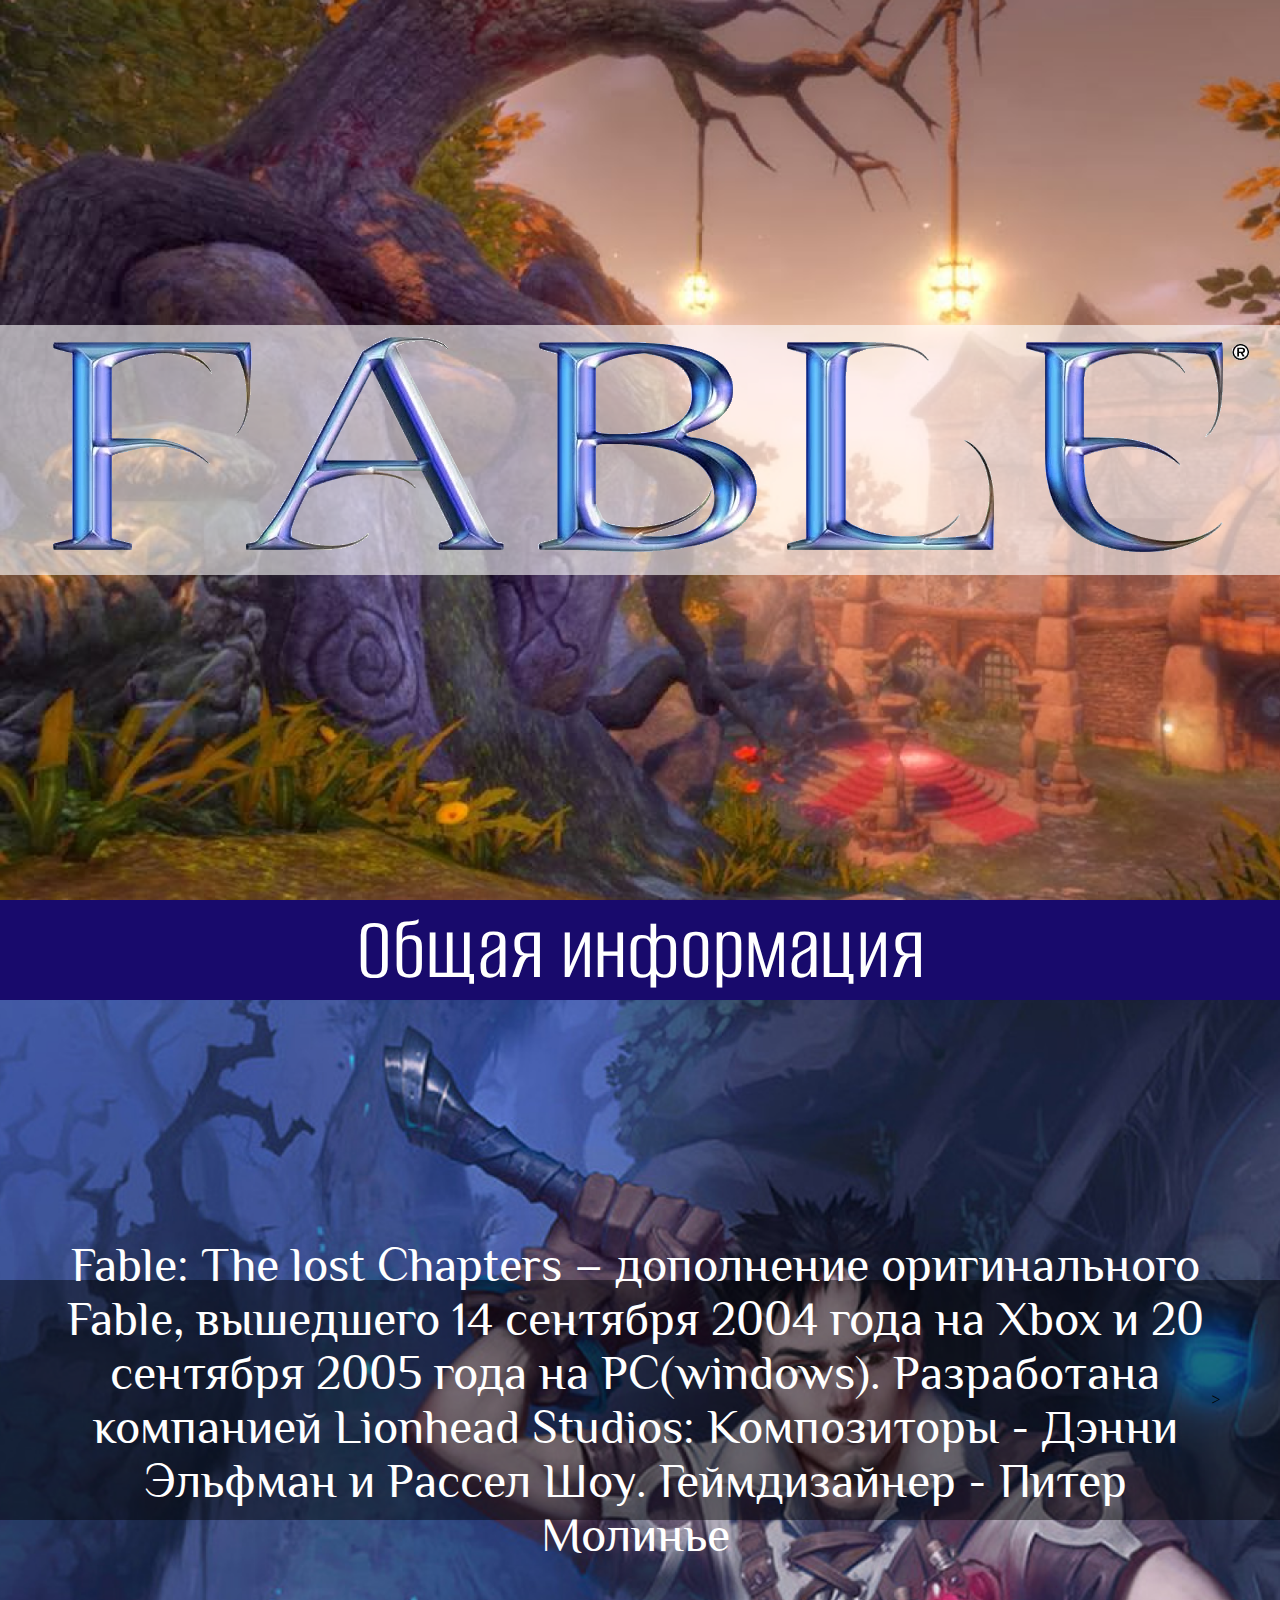
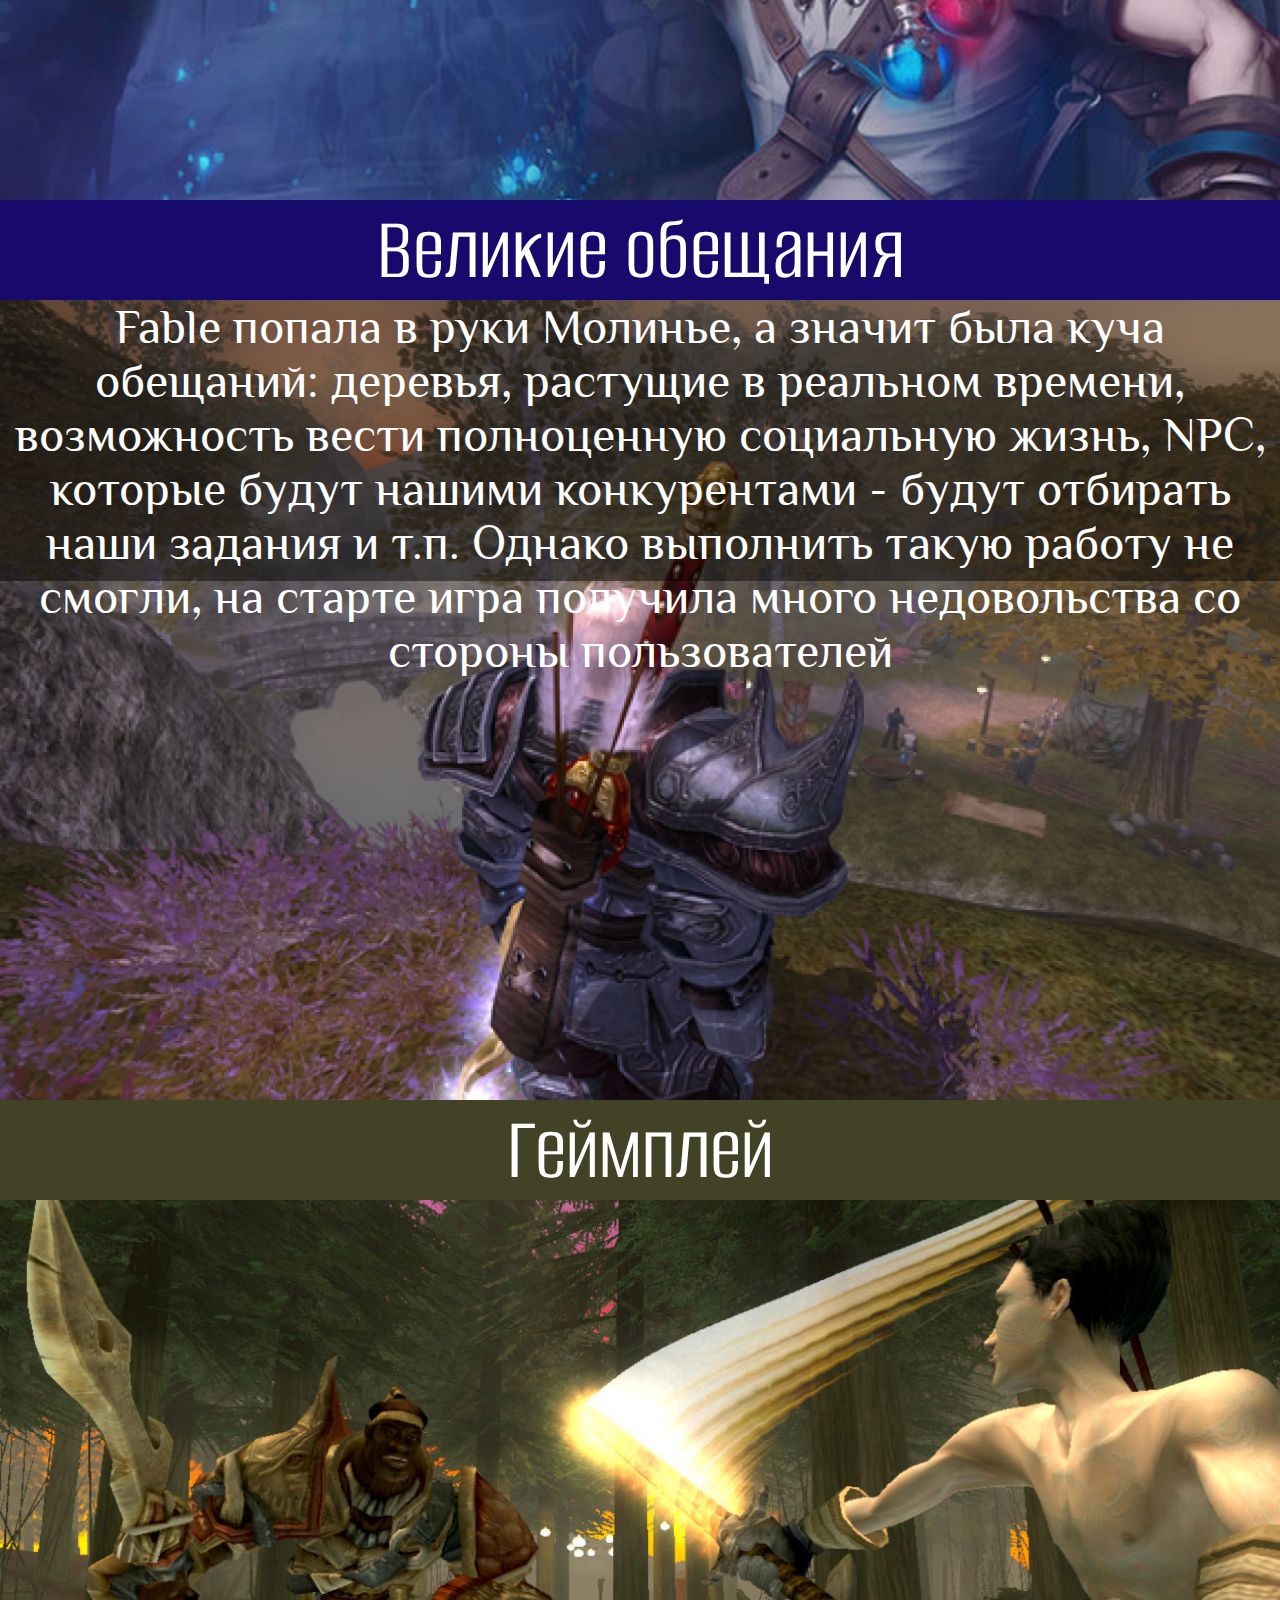
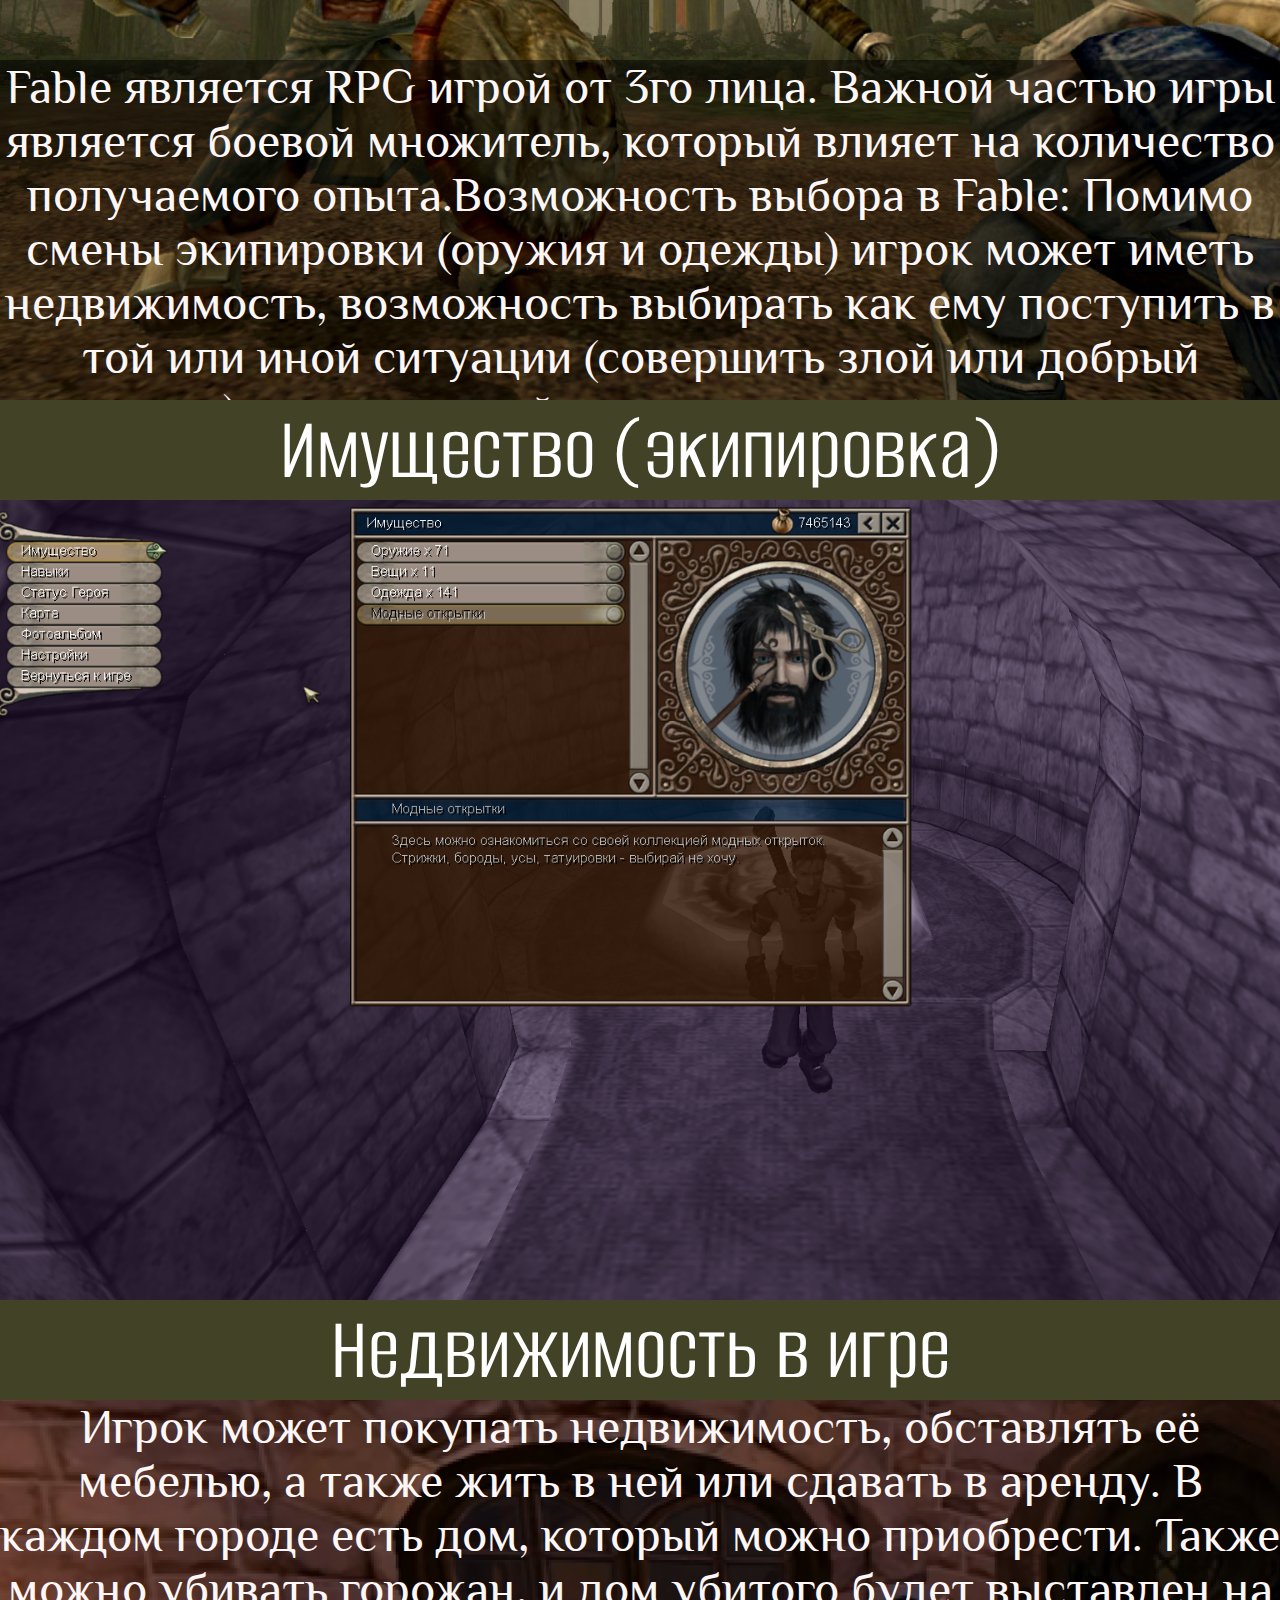
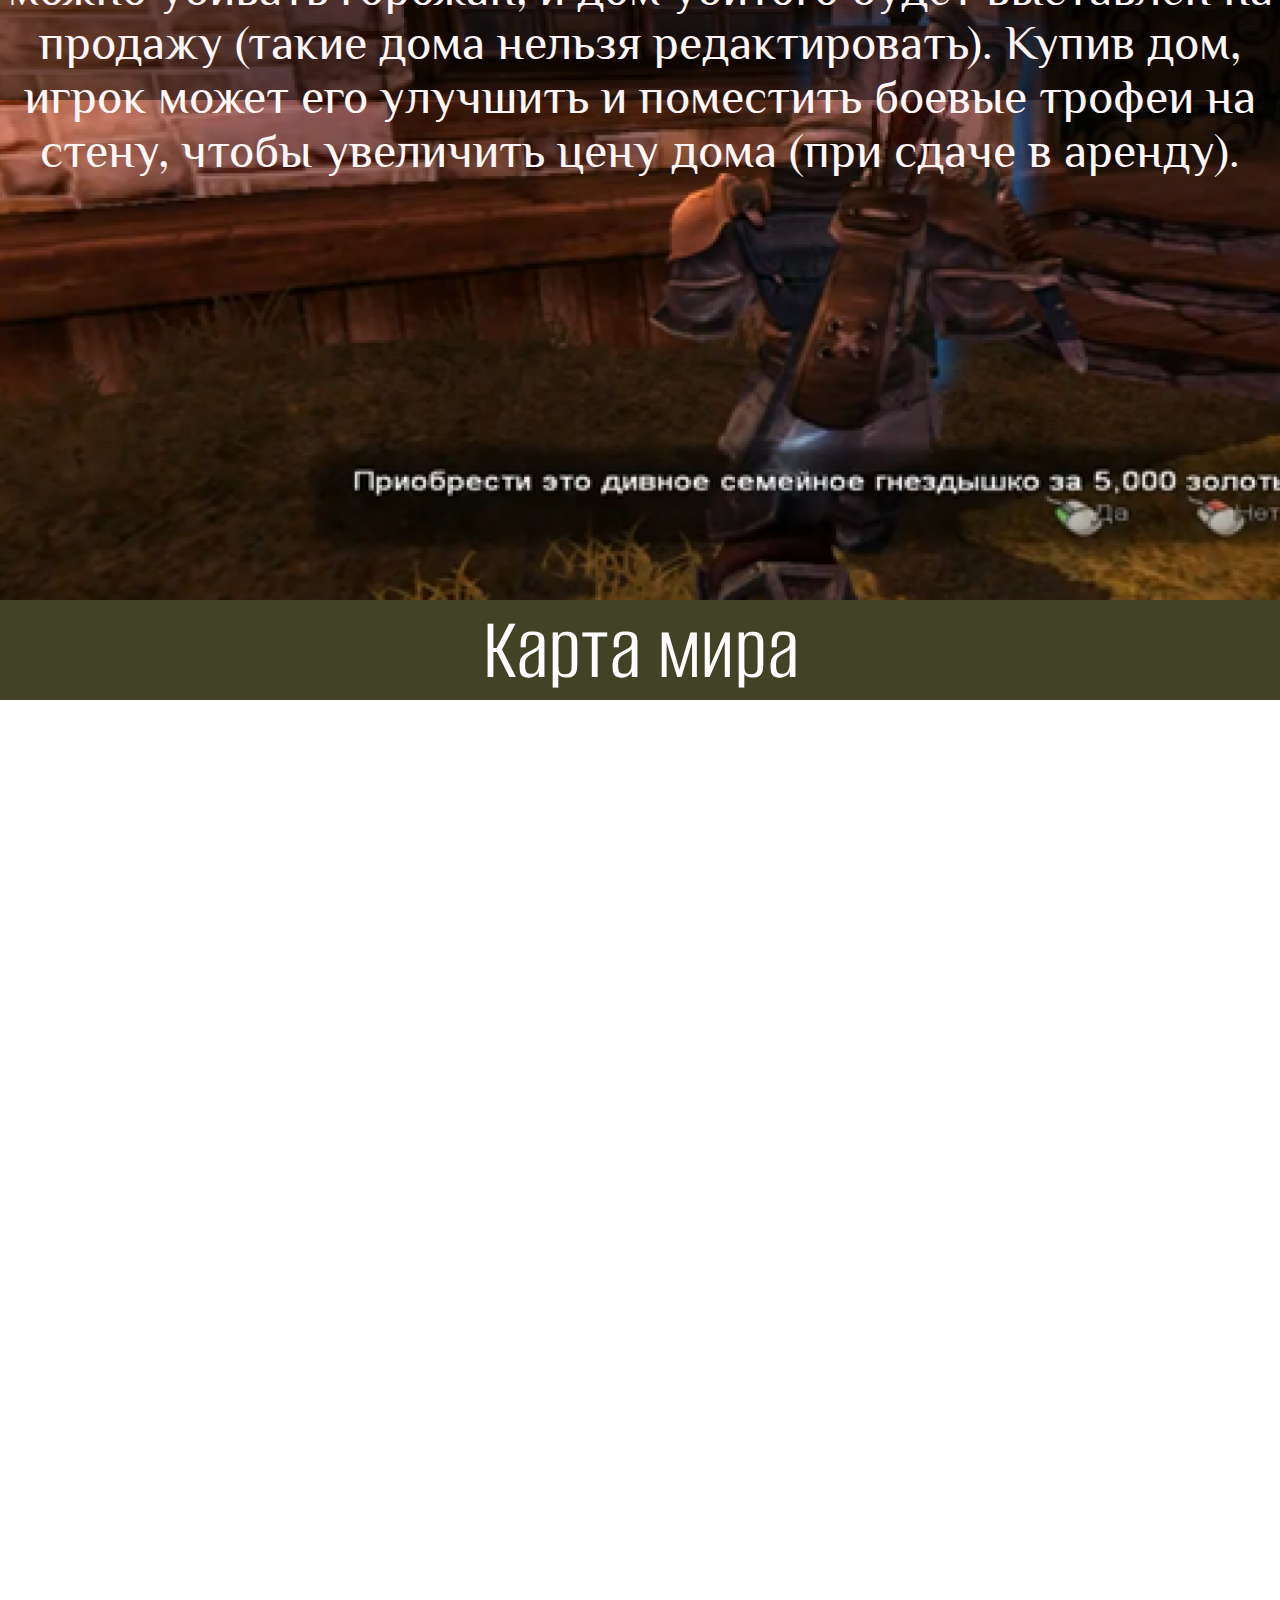
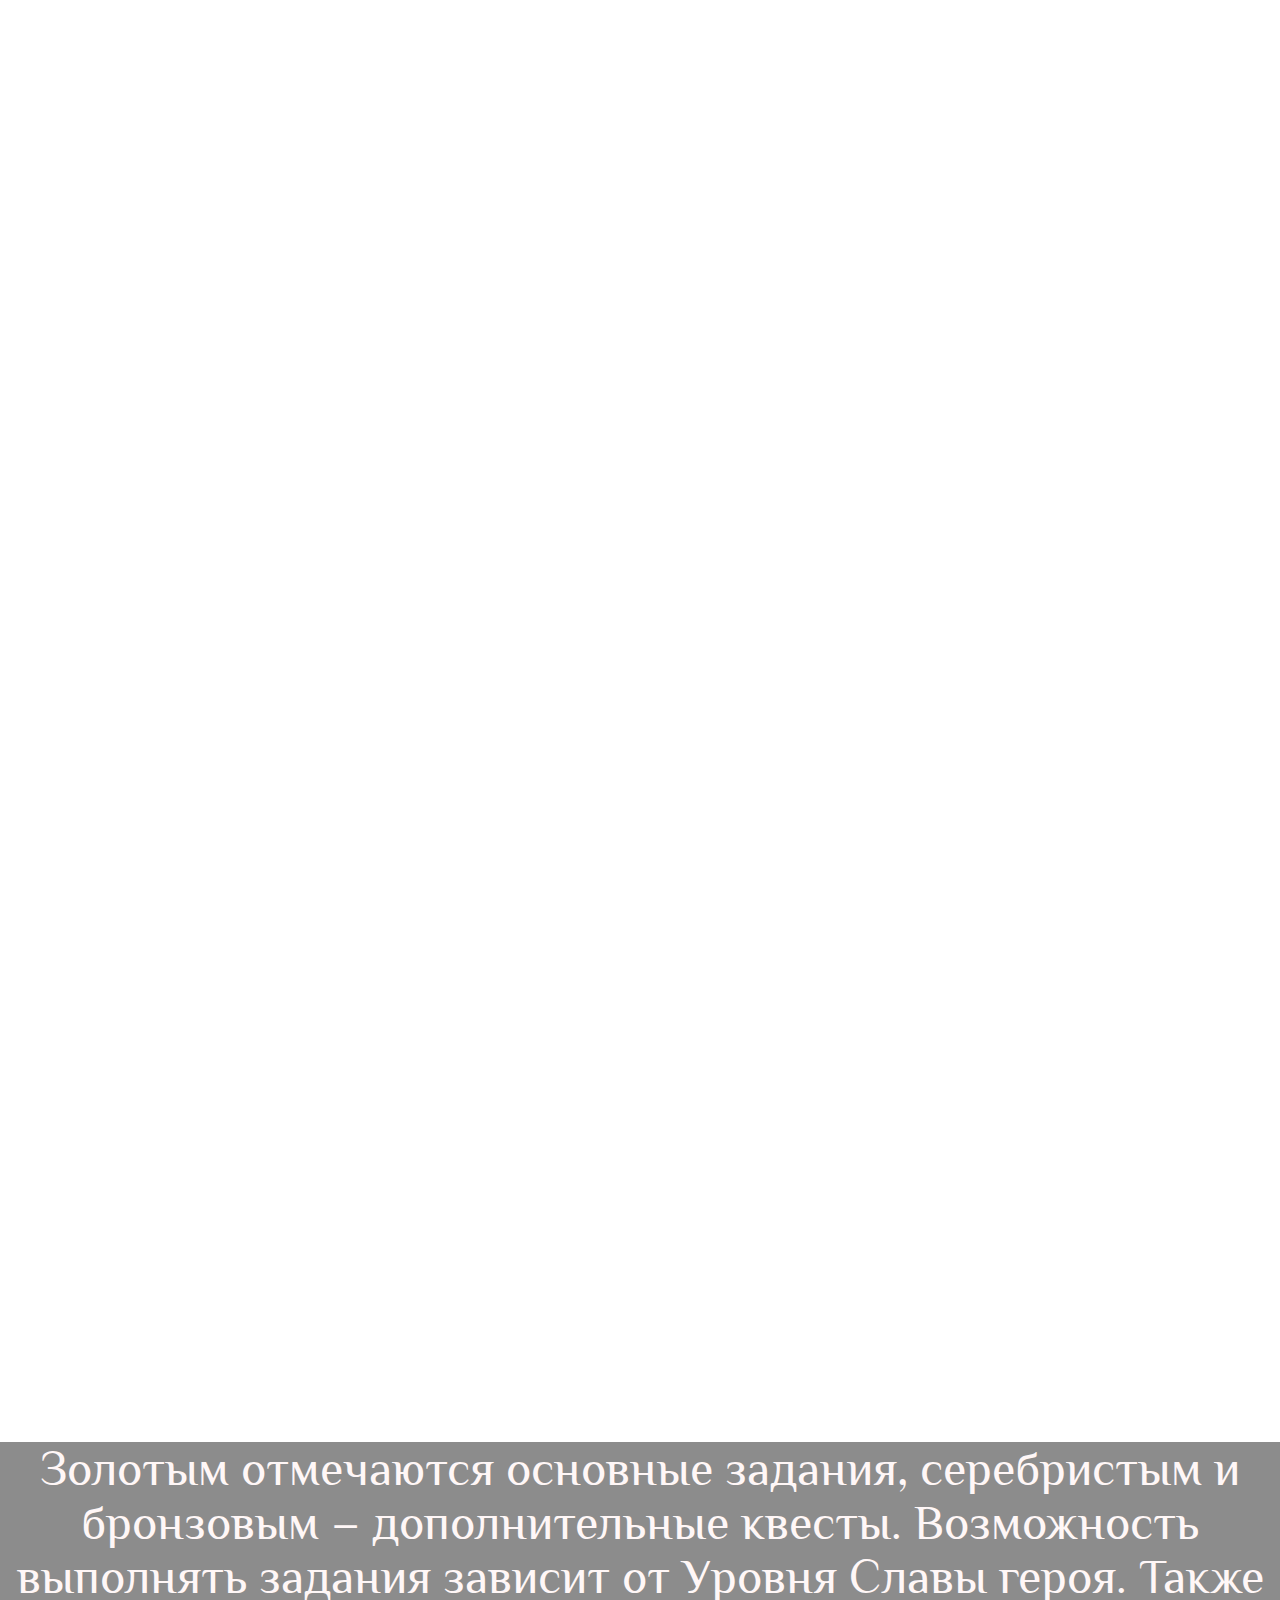
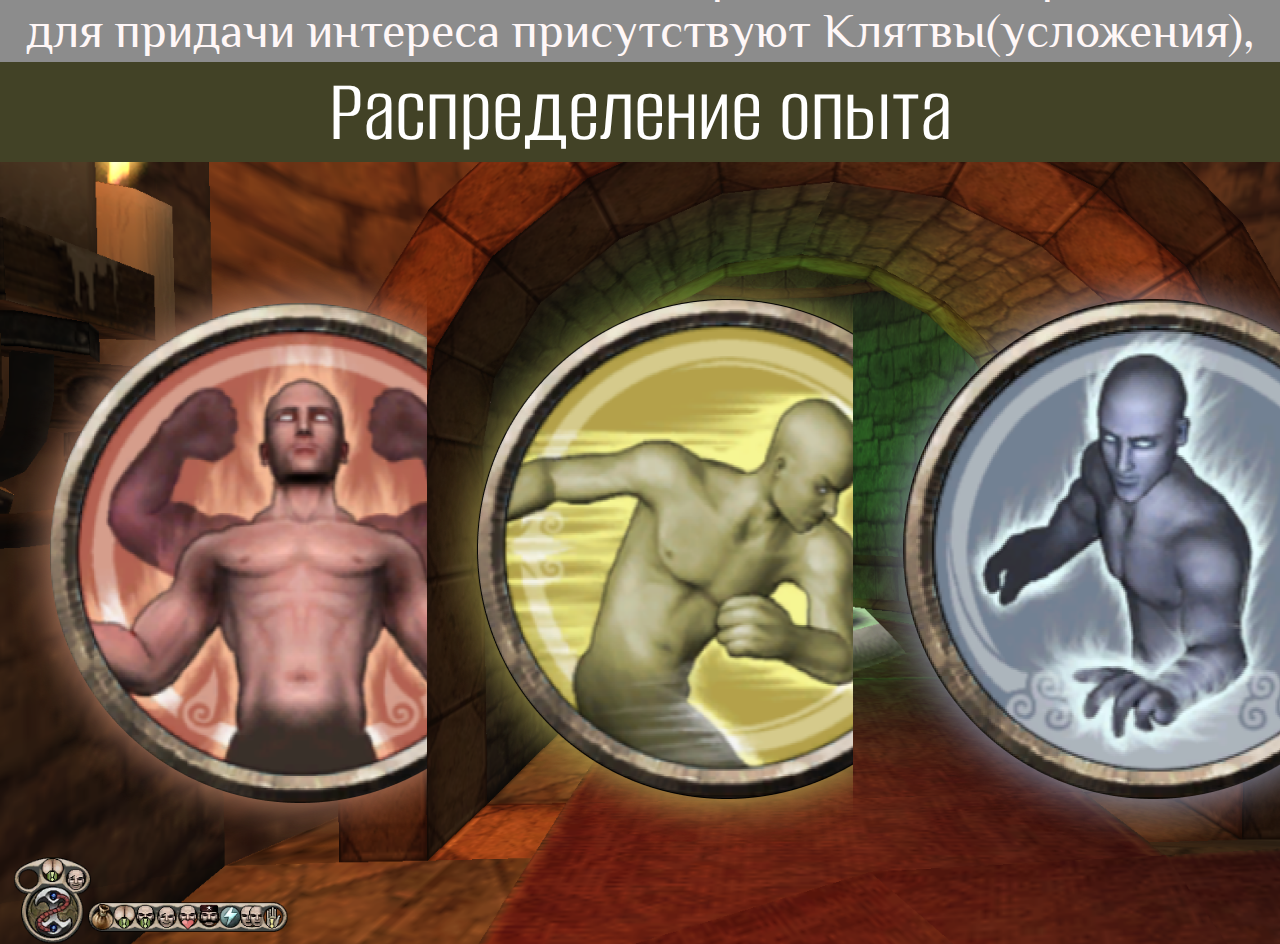
==== commit e94e0d4c: "1" ====
--- a/index.html
+++ b/index.html
@@ -1,339 +1,82 @@
 <!DOCTYPE html>
-<!--[if lt IE 7 ]><html class="ie ie6" lang="en"> <![endif]-->
-<!--[if IE 7 ]><html class="ie ie7" lang="en"> <![endif]-->
-<!--[if IE 8 ]><html class="ie ie8" lang="en"> <![endif]-->
-<!--[if (gte IE 9)|!(IE)]><!--><html lang="en"> <!--<![endif]-->
+<html lang="en">
 <head>
-
-    <!-- Basic Page Needs
-  ================================================== -->
-	<meta charset="utf-8">
-	<title>zShop</title>
-	<meta name="description" content="Free Responsive Html5 Css3 Templates | Zerotheme.com">
-	<meta name="author" content="http://www.Zerotheme.com">
-	
-    <!-- Mobile Specific Metas
-	================================================== -->
-	<meta name="viewport" content="width=device-width, initial-scale=1, maximum-scale=1">
-    
-    <!-- CSS
-	================================================== -->
-  	<link rel="stylesheet" href="css/zerogrid.css">
-	<link rel="stylesheet" href="css/style.css">
-	
-	<!-- Custom Fonts -->
-    <link href="font-awesome/css/font-awesome.min.css" rel="stylesheet" type="text/css">
-	
-	
-	<link rel="stylesheet" href="css/menu.css">
-	<!-- jQuery Core Javascript -->
-	<script src="js/jquery.min.js"></script>
-	<script src="js/script.js"></script>
-	
-	<!-- Owl Stylesheets -->
-    <link rel="stylesheet" href="owlcarousel/assets/owl.carousel.min.css">
-	
-	<!--[if lt IE 8]>
-       <div style=' clear: both; text-align:center; position: relative;'>
-         <a href="http://windows.microsoft.com/en-US/internet-explorer/Items/ie/home?ocid=ie6_countdown_bannercode">
-           <img src="http://storage.ie6countdown.com/assets/100/images/banners/warning_bar_0000_us.jpg" border="0" height="42" width="820" alt="You are using an outdated browser. For a faster, safer browsing experience, upgrade for free today." />
-        </a>
-      </div>
-    <![endif]-->
-    <!--[if lt IE 9]>
-		<script src="js/html5.js"></script>
-		<script src="js/css3-mediaqueries.js"></script>
-	<![endif]-->
-	
+    <meta charset="UTF-8">
+    <meta http-equiv="X-UA-Compatible" content="IE=edge">
+    <meta name="viewport" content="width=device-width, initial-scale=1.0">
+    <link rel="stylesheet" href="https://cdnjs.cloudflare.com/ajax/libs/animate.css/4.1.1/animate.min.css" />
+    <link rel="preconnect" href="https://fonts.googleapis.com">
+    <link rel="stylesheet" href="style.css">
+    <link rel="preconnect" href="https://fonts.googleapis.com">
+    <link rel="preconnect" href="https://fonts.gstatic.com" crossorigin>
+    <link href="https://fonts.googleapis.com/css2?family=Alumni+Sans:ital,wght@0,100;0,200;0,300;0,400;0,500;0,600;0,700;0,800;0,900;1,100;1,200;1,300;1,400;1,500;1,600;1,700;1,800;1,900&family=Philosopher:ital,wght@0,400;0,700;1,400;1,700&display=swap" rel="stylesheet">
+    <title>Document</title>
 </head>
-
-<body class="home-page">
-	<div class="wrap-body">
-		
-		<header class="main-header">
-			<div class="zerogrid">
-				<div class="row">
-					<div class="col-1-3">
-						<a class="site-branding" href="index.html">
-							<img src="images/logo.png"/>	
-						</a><!-- .site-branding -->
-					</div>
-					<div class="col-2-3">
-						<!-- Menu-main -->
-						<div id='cssmenu' class="align-right">
-							<ul>
-							   <li class="active"><a href='index.html'><span>Home</span></a></li>
-							   <li><a href='single.html'><span>About</span></a></li>
-							   <li><a href='archive.html'><span>Blog</span></a></li>
-							   <li class='last'><a href='contact.html'><span>Contacts</span></a></li>
-							</ul>
-						</div>
-					</div>
-				</div>
-			</div>
-		</header>
-		
-		<!--////////////////////////////////////Container-->
-		<section id="container" class="zerogrid">
-			<div class="wrap-container">
-				
-				<!-----------------content-box-1-------------------->
-				<section class="content-box box-1">
-					<div class="wrap-box"><!--Start Box-->
-						<div id="owl-travel" class="owl-carousel">
-							<div class="item">
-								<img src="images/15.jpg"/>	
-							</div>
-							<div class="item">
-								<img src="images/16.jpg"/>	
-							</div>
-						</div>
-					</div>
-				</section>
-				
-				<!-----------------content-box-2-------------------->
-				<section class="content-box box-2">
-					<div class="wrap-box"><!--Start Box-->
-						<div class="row">
-							<div class="col-2-5 box-item">
-								<a class="box-item-inner" href="single.html">
-									<div class="box-item-image gradient-1" style="background-image: url('images/1.jpg')"></div>
-									<h3 class="sub-title">01.</h3>
-									<div class="box-item-detail">
-										<h2 class="title"><strong>#</strong> T-shirt</h2>
-										<p><strong>25</strong> Products</p>
-									</div>
-								</a>
-							</div>
-							<div class="col-3-5 box-item">
-								<a class="box-item-inner" href="single.html">
-									<div class="box-item-image gradient-2" style="background-image: url('images/2.jpg')"></div>
-									<h3 class="sub-title">02.</h3>
-									<div class="box-item-detail">
-										<h2 class="title"><strong>#</strong> Blouses</h2>
-										<p><strong>13</strong> Products</p>
-									</div>
-								</a>
-							</div>
-							<div class="col-3-5 box-item">
-								<a class="box-item-inner" href="single.html">
-									<div class="box-item-image gradient-3" style="background-image: url('images/3.jpg')"></div>
-									<h3 class="sub-title">03.</h3>
-									<div class="box-item-detail">
-										<h2 class="title"><strong>#</strong> Dresses</h2>
-										<p><strong>8</strong> Products</p>
-									</div>
-								</a>
-							</div>
-							<div class="col-2-5 box-item">
-								<a class="box-item-inner" href="single.html">
-									<div class="box-item-image gradient-4" style="background-image: url('images/4.jpg')"></div>
-									<h3 class="sub-title">04.</h3>
-									<div class="box-item-detail">
-										<h2 class="title"><strong>#</strong> Hoodies</h2>
-										<p><strong>15</strong> Products</p>
-									</div>
-								</a>
-							</div>
-							<div class="col-1-2 box-item">
-								<a class="box-item-inner" href="single.html">
-									<div class="box-item-image gradient-5" style="background-image: url('images/5.jpg')"></div>
-									<h3 class="sub-title">05.</h3>
-									<div class="box-item-detail">
-										<h2 class="title"><strong>#</strong> Leggings</h2>
-										<p><strong>15</strong> Products</p>
-									</div>
-								</a>
-							</div>
-							<div class="col-1-2 box-item">
-								<a class="box-item-inner" href="single.html">
-									<div class="box-item-image gradient-6" style="background-image: url('images/6.jpg')"></div>
-									<h3 class="sub-title">06.</h3>
-									<div class="box-item-detail">
-										<h2 class="title"><strong>#</strong> Sleepwear</h2>
-										<p><strong>10</strong> Products</p>
-									</div>
-								</a>
-							</div>
-						</div>
-					</div>
-				</section>
-				
-				<!-----------------content-box-3-------------------->
-				<section class="content-box box-3 box-style-1">
-					<div class="row wrap-box"><!--Start Box-->
-						<div class="col-1-2">
-							<div class="wrap-col">
-								<div class="box-text">
-									<h1>Travis Johnson</h1>
-									<p class="lead">Massive Dynamic has over 10 years of experience in Design. We take pride in delivering Intelligent Designs and Engaging Experiences for clients all over the World. I thrive on problem solving and working with clients to seek out the best possible design solution.</p>
-									<a class="button button-skin">Read More</a>
-								</div>
-							</div>
-						</div>
-						
-					</div>
-				</section>
-				
-				<!-----------------content-box-4-------------------->
-				<section class="content-box box-4">
-					<div class="row wrap-box"><!--Start Box-->
-						<div class="col-full">
-							<div class="col-1-4 portfolio-box">
-								<a class="" href="#">
-									<div class="portfolio-caption">
-										<div class="portfolio-image"><img src="images/brand.png"/></div>
-										<div class="portfolio-title">Branding Title</div>
-									</div>
-								</a>
-							</div>
-							<div class="col-1-4 portfolio-box">
-								<a class="" href="#">
-									<div class="portfolio-caption">
-										<div class="portfolio-image"><img src="images/brand.png"/></div>
-										<div class="portfolio-title">Branding Title</div>
-									</div>
-								</a>
-							</div>
-							<div class="col-1-4 portfolio-box">
-								<a class="" href="#">
-									<div class="portfolio-caption">
-										<div class="portfolio-image"><img src="images/brand.png"/></div>
-										<div class="portfolio-title">Branding Title</div>
-									</div>
-								</a>
-							</div>
-							<div class="col-1-4 portfolio-box">
-								<a class="" href="#">
-									<div class="portfolio-caption">
-										<div class="portfolio-image"><img src="images/brand.png"/></div>
-										<div class="portfolio-title">Branding Title</div>
-									</div>
-								</a>
-							</div>
-						</div>
-					</div>
-				</section>
-				
-				<!-----------------content-box-5-------------------->
-				<section class="content-box box-5 box-style-3">
-					<div class="row wrap-box"><!--Start Box-->
-						<div class="col-full">
-							<div class="box-text">
-								<div class="heading">
-									<h2>Contact Me</h2>
-									<span class="intro">Get subscriber only insights & news delivered by John Doe</span>
-								</div>
-								<div class="content">
-									<p>Nam liber tempor cum soluta nobis eleifend option congue nihil imperdiet doming<br> id quod mazim placerat facer possim assum. </p>
-									<div class="subscribe-form">
-										<form name="form1" id="subs_form" method="post" action="contact.php">
-											<label class="row">
-												<div class="col-2-3">
-													<div class="wrap-col">
-														<input type="text" name="name" id="name" placeholder="Enter Your Email" required="required" />
-													</div>
-												</div>
-												<div class="col-1-3">
-													<div class="wrap-col">
-														<input class="button button-skin button-subscribe" type="submit" name="Submit" value="Subscribe">
-													</div>
-												</div>
-											</label>
-										</form>
-									</div>
-								</div>
-							</div>
-						</div>
-					</div>
-				</section>
-			</div>
-		</section>
-		
-		<!--////////////////////////////////////Footer-->
-		<footer>
-			<div class="zerogrid">
-				<div class="wrap-footer">
-					<div class="row">
-						<div class="col-1-3 col-footer-1">
-							<div class="wrap-col">
-								<h3 class="widget-title">About Us</h3>
-								<p>Ut volutpat consectetur aliquam. Curabitur auctor in nis ulum ornare. Metus elit vehicula dui. Curabitur auctor in nis ulum ornare. Sed consequat, augue condimentum fermentum</p>
-								<p>Sed ut perspiciatis unde omnis iste natus error sit voluptatem accusantium doloremque la udantium</p>
-							</div>
-						</div>
-						<div class="col-1-3 col-footer-2">
-							<div class="wrap-col">
-								<h3 class="widget-title">Recent Post</h3>
-								<ul>
-									<li><a href="#">MOST VISITED COUNTRIES</a></li>
-									<li><a href="#">5 PLACES THAT MAKE A GREAT HOLIDAY</a></li>
-									<li><a href="#">PEBBLE TIME STEEL IS ON TRACK TO SHIP IN JULY</a></li>
-									<li><a href="#">STARTUP COMPANY’S CO-FOUNDER TALKS ON HIS NEW PRODUCT</a></li>
-								</ul>
-							</div>
-						</div>
-						<div class="col-1-3 col-footer-3">
-							<div class="wrap-col">
-								<h3 class="widget-title">Where to Find Us</h3>
-								<div class="row">
-									<address>
-										<strong>AUBERGE LONDON</strong>
-										<br>
-										Ut wisi enim
-										<br>
-										Minim veniam 12345
-										<br>
-										Exerci Tation
-									</address><br>
-									<p>
-										<strong>Opening Hours:</strong>
-										<br>
-										Mon - Fri: 9:00 - 21:00
-										<br>
-										Sat - Sun: 9:00 - 2:00
-									</p>
-								</div>
-							</div>
-						</div>
-					</div>
-				</div>
-				<div class="bottom-footer">
-					<div class="bottom-social">
-						<a href="#"><i class="fa fa-facebook"></i></a>
-						<a href="#"><i class="fa fa-instagram"></i></a>
-						<a href="#"><i class="fa fa-twitter"></i></a>
-						<a href="#"><i class="fa fa-google-plus"></i></a>
-						<a href="#"><i class="fa fa-pinterest"></i></a>
-						<a href="#"><i class="fa fa-vimeo"></i></a>
-						<a href="#"><i class="fa fa-linkedin"></i></a>
-						<a href="#"><i class="fa fa-youtube"></i></a>
-					</div>
-					<div class="copyright">
-						Copyright @ - Designed by <a href="https://www.zerotheme.com">ZEROTHEME</a>
-					</div>
-				</div>
-			</div>
-		</footer>
-		
-	</div>
-	
-	
-	<!-- Owl Carusel JavaScript -->
-	<script src="owlcarousel/owl.carousel.js"></script>
-	<script>
-	$(document).ready(function() {
-	  $("#owl-travel").owlCarousel({
-		autoplay:true,
-		autoplayTimeout:3000,
-		loop:true,
-		items : 1,
-		nav:true,
-		navText: ['<i class="fa fa-chevron-left fa-2x"></i>', '<i class="fa fa-chevron-right fa-2x"></i>'],
-		pagination:false
-	  });
-	});
-	</script>
-	
+<body>
+    <section class="first">
+        <div class="first-text">
+            <img src="./images/logo.png" alt="" class="animate__animated animate__fadeInLeft animate__delay-1s">
+        </div>
+    </section>
+    <section class="second">
+        <h2>Общая информация</h2>   
+        <div class="second-text">
+<p class="info-text">Fable: The lost Chapters – дополнение оригинального Fable, вышедшего 14 сентября 2004 года на Xbox и 20 сентября 2005 года на PС(windows).  Разработана компанией Lionhead Studios: Композиторы  - Дэнни Эльфман и Рассел Шоу. Геймдизайнер - Питер Молинье</p>
+        ></div> <div></div>
+    </section>  
+    <section class="third">
+        <h2>Великие обещания</h2>
+        <div class="third-text">
+            <p class="text-third"> Fable попала в руки Молинье, а значит была куча обещаний: деревья, растущие в реальном времени, возможность вести полноценную социальную жизнь, NPC, которые будут нашими конкурентами - будут отбирать наши задания и т.п. Однако выполнить такую работу не смогли, на старте игра получила много недовольства со стороны пользователей</p>
+        </div>
+        </section>
+        <section class="fourth">
+            <h2>Геймплей</h2>
+            <div class="fourth-text">
+                <p class="text-fourth">Fable является RPG игрой от 3го лица. 
+                    Важной частью игры является боевой множитель, который влияет на количество получаемого опыта.Возможность выбора в Fable:
+                    Помимо смены экипировки (оружия и одежды) игрок может иметь недвижимость, возможность выбирать как ему поступить в той или иной ситуации (совершить злой или добрый поступок), также важной частью игры являются навыки и способности.
+                     </p>
+            </div>
+        </section>
+        <section class="fifth">
+            <h2>Имущество (экипировка)</h2>
+            <div class="fifth-text"></div>    
+        </section>
+        <section class="sixth">
+            <h2>Недвижимость в игре</h2>
+            <div class="sixth-text">
+                <p class="text-sixth"> Игрок может покупать недвижимость, обставлять её мебелью, а также жить в ней или сдавать в аренду. В каждом городе есть дом, который можно приобрести. Также можно убивать горожан, и дом убитого будет выставлен на продажу (такие дома нельзя редактировать). Купив дом, игрок может его улучшить и поместить боевые трофеи на стену, чтобы увеличить цену дома (при сдаче в аренду).</p>
+            </div>
+        </section>
+        <h2 class="eighthh2">Карта мира</h2>
+        <section class="eighth">
+            <div class="points">
+                <div class="map-point" id="point1"></div>
+                <div class="map-point" id="point2"></div>
+                <div class="map-point" id="point3"></div>
+                <div class="map-point" id="point4"></div>
+                <div class="map-point" id="point5"></div>
+                <div class="map-point" id="point6"></div>
+                <div class="map-point" id="point7"></div>
+            </div>
+            <div class="eighth-text"> 
+                <p class="text-eighth">Золотым отмечаются основные задания, серебристым и бронзовым – дополнительные квесты. Возможность выполнять задания зависит от Уровня Славы героя. Также для придачи интереса присутствуют Клятвы(усложения), за которые дают Золото (местная валюта). *Уровень Славы дается за выполнение заданий. </p>
+            </div>
+        </section>
+        <section class="seventh">
+            <h2>Распределение опыта</h2>
+            <div class="seventh-block">
+                <div class="seventh-firstimage"></div>
+                <div class="seventh-secondimage"></div>
+                <div class="seventh-thirdimage"></div>
+            </div>
+        </section>
+        <div id="map-info">
+            <h4></h4>
+            <p></p>
+        </div>
+        <script src="https://code.jquery.com/jquery-3.6.0.min.js" integrity="sha256-/xUj+3OJU5yExlq6GSYGSHk7tPXikynS7ogEvDej/m4=" crossorigin="anonymous"></script>
+        <script src="./script.js"></script>
 </body>
 </html>--- a/style.css
+++ b/style.css
@@ -0,0 +1,366 @@
+.first{
+    width: 100%;
+    height: 100vh;
+    background-image: url("./images/1.png");
+    background-size: cover;
+
+    display: flex;
+    align-items: center;
+}
+body{
+    margin: 0;
+}
+.first-text{
+    width: 100%;
+    height: 250px;
+    text-align: center;
+    background: rgba(255, 255, 255, 0.6);
+}
+.second{
+    width: 100%;
+    height: 100vh;
+    background-image: url("./images/2.png");
+    background-size: cover;
+
+    display: flex;
+    flex-direction: column;
+    align-items: center;
+    justify-content: space-between;
+}
+.second>h2{
+    width: 100%;
+    height: 100px;
+    margin: 0;
+    background: #180A6C;
+
+    font-family: Alumni Sans;
+font-weight: normal;
+font-size: 90px;
+line-height: 100px;
+color: #FFFFFF;
+text-align: center;
+}
+.second-text{
+    width: 100%;
+    height: 240px;
+    text-align: center;
+    background: rgba(0, 0, 0, 0.46);
+
+    display: flex;
+    justify-content: center;
+    align-items: center;
+}
+.info-text{
+    margin: 0;
+    width: 90%;
+    font-size: 48px;
+    color: #FFFFFF;
+    font-family: 'Philosopher', sans-serif;
+font-weight: normal;
+line-height: 54px;
+}
+.third{
+    width: 100%;
+    height: 100vh;
+    background-image: url(./images/4.png);
+    background-size: cover;
+
+    display: flex;
+    flex-direction: column;
+    align-items: center;
+}
+.third>h2{
+    width: 100%;
+height: 100px;
+margin: 0;
+background: #180A6C;
+
+
+    font-family: Alumni Sans;
+font-weight: normal;
+font-size: 90px;
+line-height: 100px;
+text-align: center;
+
+color: #FFFFFF;
+}
+.third-text{
+    width: 100%;
+    height: 281px;
+    text-align: center;
+    background: rgba(0, 0, 0, 0.46);
+    margin: 0;
+
+}
+.text-third{
+    margin: 0;
+    width: 100%;
+    height: 275px;
+    font-size: 48px;
+    color: #FFFFFF;
+    font-family: 'Philosopher', sans-serif;
+}
+.fourth{
+    width: 100%;
+    height: 100vh;
+    background-image: url(./images/5.png);
+    background-size: cover;
+
+    display: flex;
+    flex-direction: column;
+    align-items: center;
+    justify-content: space-between;
+}
+.fourth>h2{
+        width: 100%;
+    height: 100px;
+    margin: 0;
+    background: #424226;
+    
+    
+        font-family: Alumni Sans;
+    font-style: normal;
+    font-weight: normal;
+    font-size: 90px;
+    line-height: 100px;
+    text-align: center;
+    
+    color: #FFFFFF;
+}
+.fourth-text{
+    width: 100%;
+    height: 340px;
+    text-align: center;
+    background: rgba(0, 0, 0, 0.46);
+
+    display: flex;
+    justify-content: flex-end;
+    align-items: flex-end;
+}
+.text-fourth{
+    margin: 0;
+    width: 100%;
+    height: 340px;
+    color: #FFF7F7;
+
+font-family: 'Philosopher', sans-serif;
+font-size: 48px;
+line-height: 54px;
+}
+.fifth{
+    width: 100%;
+    height: 100vh;
+    background-image: url(./images/6.png);
+    background-size: cover;
+
+    display: flex;
+    flex-direction: column;
+    align-items: center;
+}
+.fifth>h2{
+    width: 100%;
+    height: 100px;
+    margin: 0;
+    background: #424226;
+    
+    
+        font-family: Alumni Sans;
+    font-style: normal;
+    font-weight: normal;
+    font-size: 90px;
+    line-height: 100px;
+    text-align: center;
+    
+    color: #FFFFFF;
+}
+.sixth{
+    width: 100%;
+    height: 100vh;
+    background-image: url(./images/7.png);
+    background-size: cover;
+
+    display: flex;
+    flex-direction: column;
+    align-items: center;
+    margin: 0;
+}
+.sixth>h2{
+    width: 100%;
+    height: 100px;
+    margin: 0;
+    background: #424226;
+    
+    
+        font-family: Alumni Sans;
+    font-style: normal;
+    font-weight: normal;
+    font-size: 90px;
+    line-height: 100px;
+    text-align: center;
+    
+    color: #FFFFFF;
+}
+.sixth-text{
+    width: 100%;
+    height: 300px;
+    text-align: center;
+    background: rgba(0, 0, 0, 0.46);
+
+}
+.text-sixth{
+    margin: 0;
+    width: 100%;
+    height: 340px;
+    color: #FFF7F7;
+
+font-family: 'Philosopher', sans-serif;
+font-size: 48px;
+line-height: 54px;
+}
+.seventh{
+    width: 100%;
+    height: 98vh;
+    background-image: url(./image\ 11.png);
+    background-size: cover;
+    
+    display: flex;
+    flex-direction: column;
+    align-items: center;
+    margin: 0;
+}
+.seventh>h2{
+    width: 100%;
+    height: 100px;
+    margin: 0;
+    background: #424226;
+
+    font-family: Alumni Sans;
+    font-style: normal;
+    font-weight: normal;
+    font-size: 90px;
+    line-height: 100px;
+    text-align: center;
+    
+    color: #FFFFFF;
+}
+.seventh-block{
+    width: 100%;
+    height: 100%;
+
+    display: flex;
+    align-items: center;
+    justify-content: space-between;
+    flex-direction: row;
+}
+.seventh-firstimage{
+
+    width: 600px;
+    height: 600px;
+    background-image: url(./images/image\ 12\ \(1\)_cut-photo.png);
+
+}
+.seventh-secondimage{
+    width: 600px;
+    height: 600px;
+    background-image: url(./images/image\ 13\ \(1\)_cut-photo.png);
+}
+.seventh-thirdimage{
+    width: 600px;
+    height: 600px;
+    background-image: url(./images/image\ 14_cut-photo.png);
+}
+.eighth{
+    width: 100%;
+    height: 2562px;
+    background-image: url(./images/karta.png);
+
+    display: flex;
+    flex-direction: column;
+    align-items: center;
+    justify-content: flex-end;
+}
+.eighthh2{
+    width: 100%;
+    height: 100px;
+    margin: 0;
+    background: #424226;
+
+    font-family: Alumni Sans;
+    font-style: normal;
+    font-weight: normal;
+    font-size: 90px;
+    line-height: 100px;
+    text-align: center;
+    
+    color: #FFFFFF;
+}
+.eighth-text{
+    margin: 0;
+    width: 100%;
+    height: 220px;
+    background: rgba(0, 0, 0, 0.45);
+
+    text-align: center;
+}
+.points{
+    width: 100%;
+    height: calc(100% - 220px);
+    position: relative;
+}
+.map-point{
+    position: relative;
+    width: 25px;
+    height: 25px;
+    background-color: #ffffff;
+    border-radius: 25px;
+}
+#point1{
+    top: 147px;
+    left: 401px;
+}
+#point2{
+    top: 831px;
+    left: 75px;
+}
+#point3{
+    top: 1463px;
+    left: 415px;
+}
+#point4{
+    top: -33px;
+    left: 484px;
+}
+#point5{
+    top: 2167px;
+    left: 1073px;
+}
+#point6{
+    top: 876px;
+    left: 1334px;
+}
+#point7{
+    top: 891px;
+    left: 1450px;
+}
+.text-eighth{
+    margin: 0px;
+    width: 100%;
+    height: 175px;
+    color: #FFF7F7;
+
+    font-family: 'Philosopher', sans-serif;
+    font-size: 48px;
+    line-height: 54px;
+}
+#map-info{
+    position: absolute;
+    display: none;
+    width: 400px;
+    height: 400px;
+    background-color: #000000c7;
+    color: white;
+    font-family: Philosopher;
+    font-size: 25px;
+    line-height: 23px;
+    text-align: center;
+}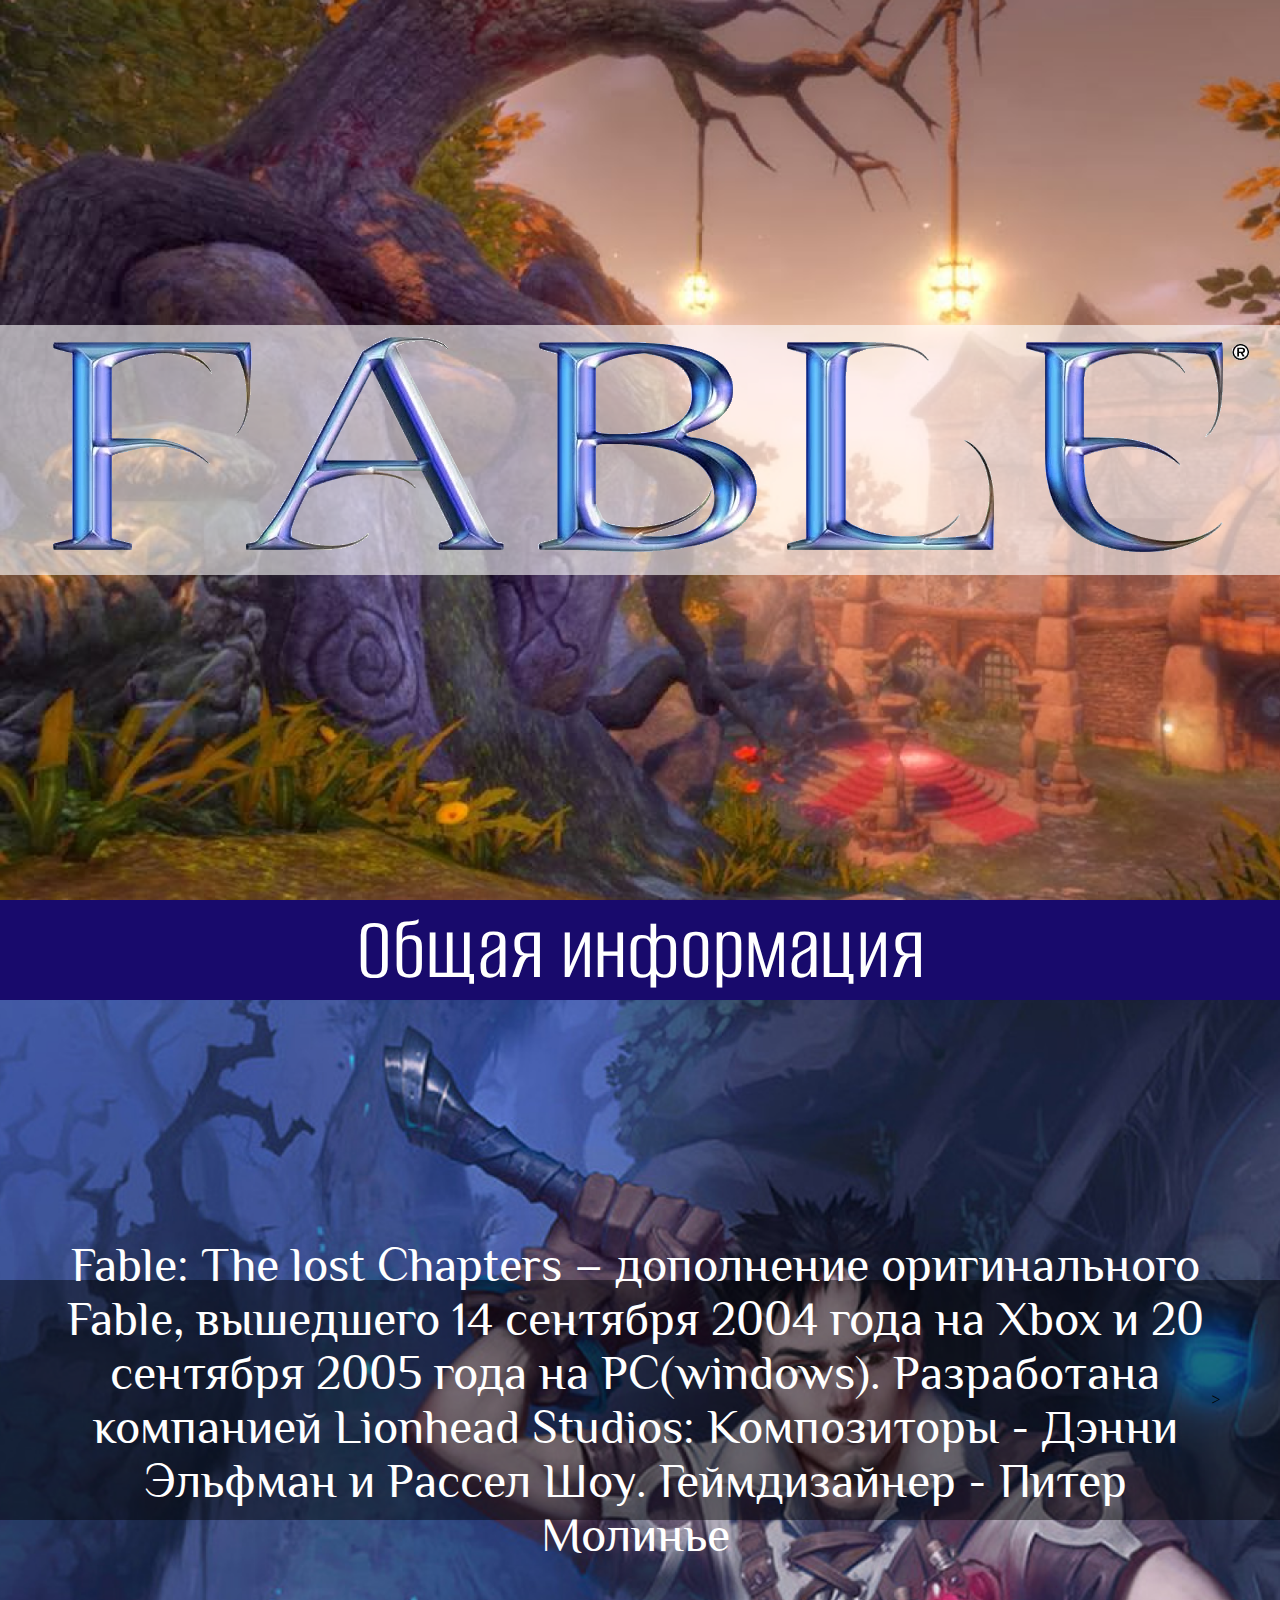
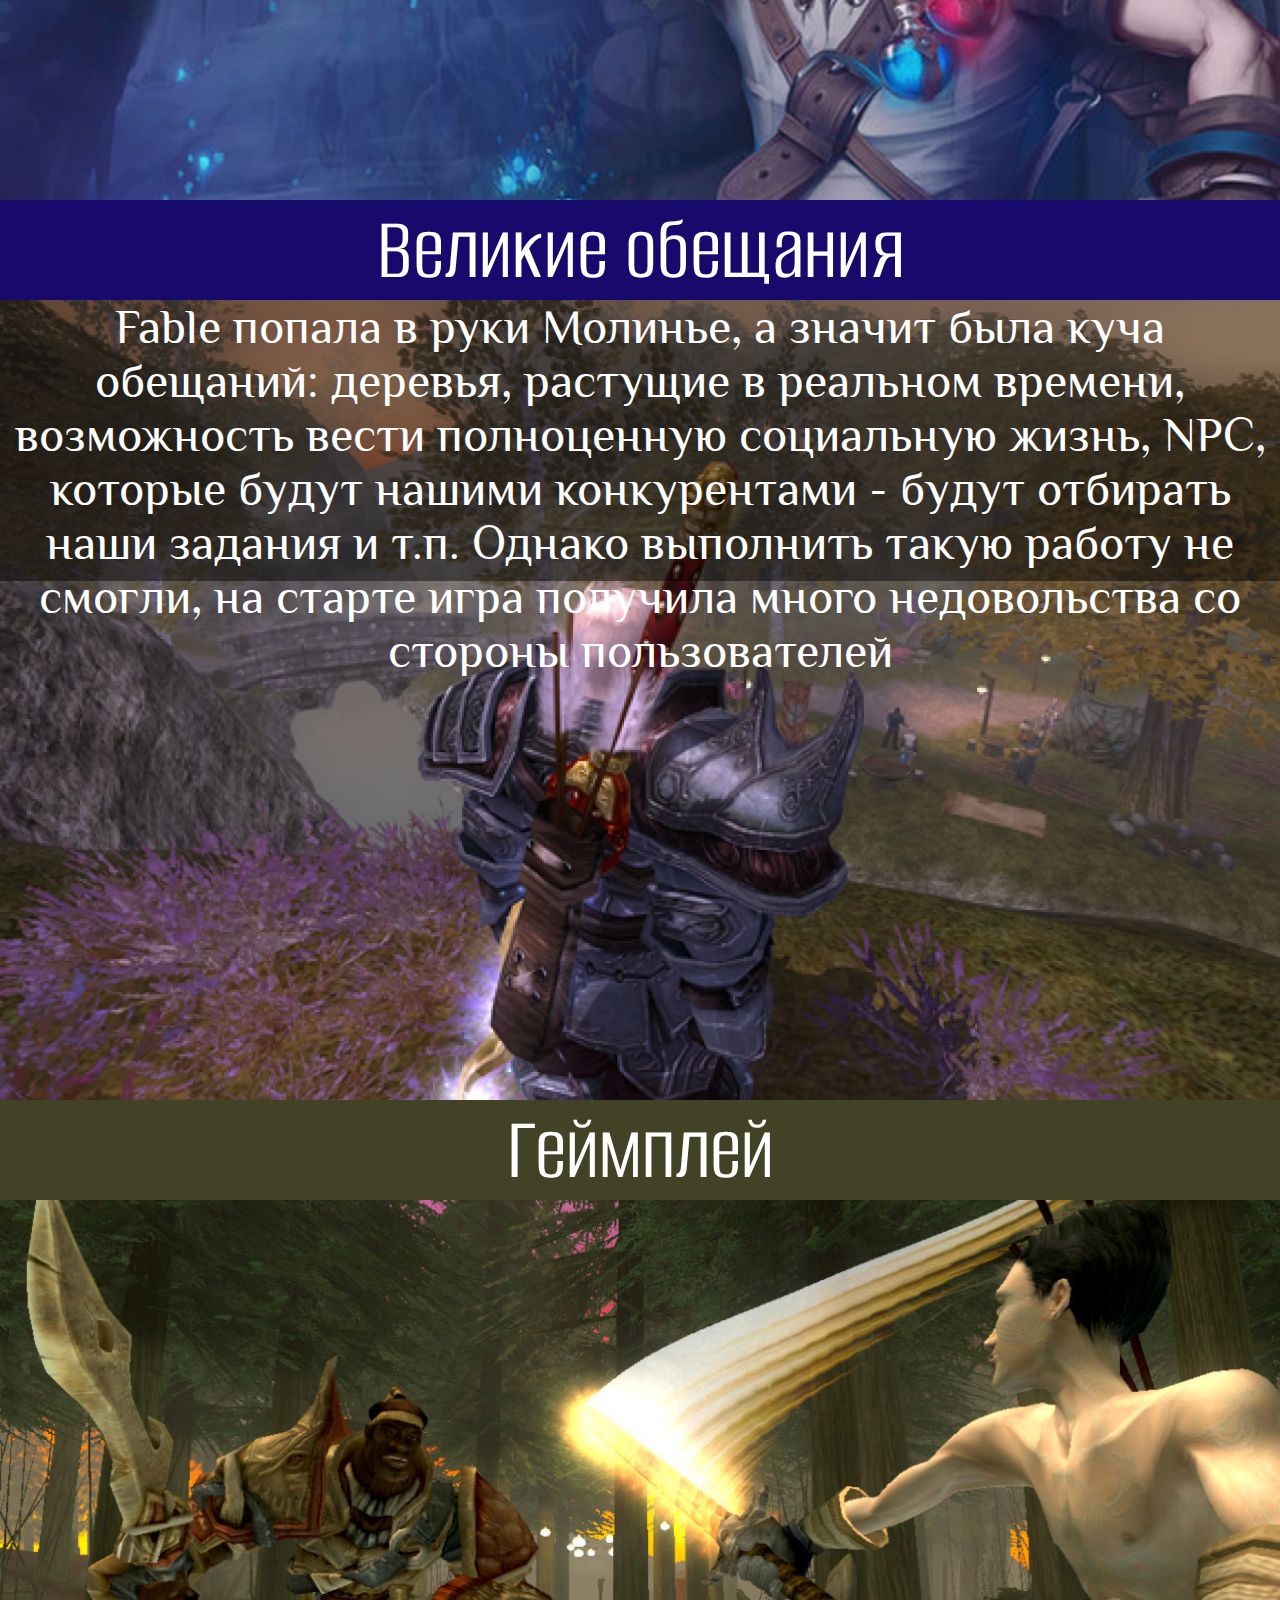
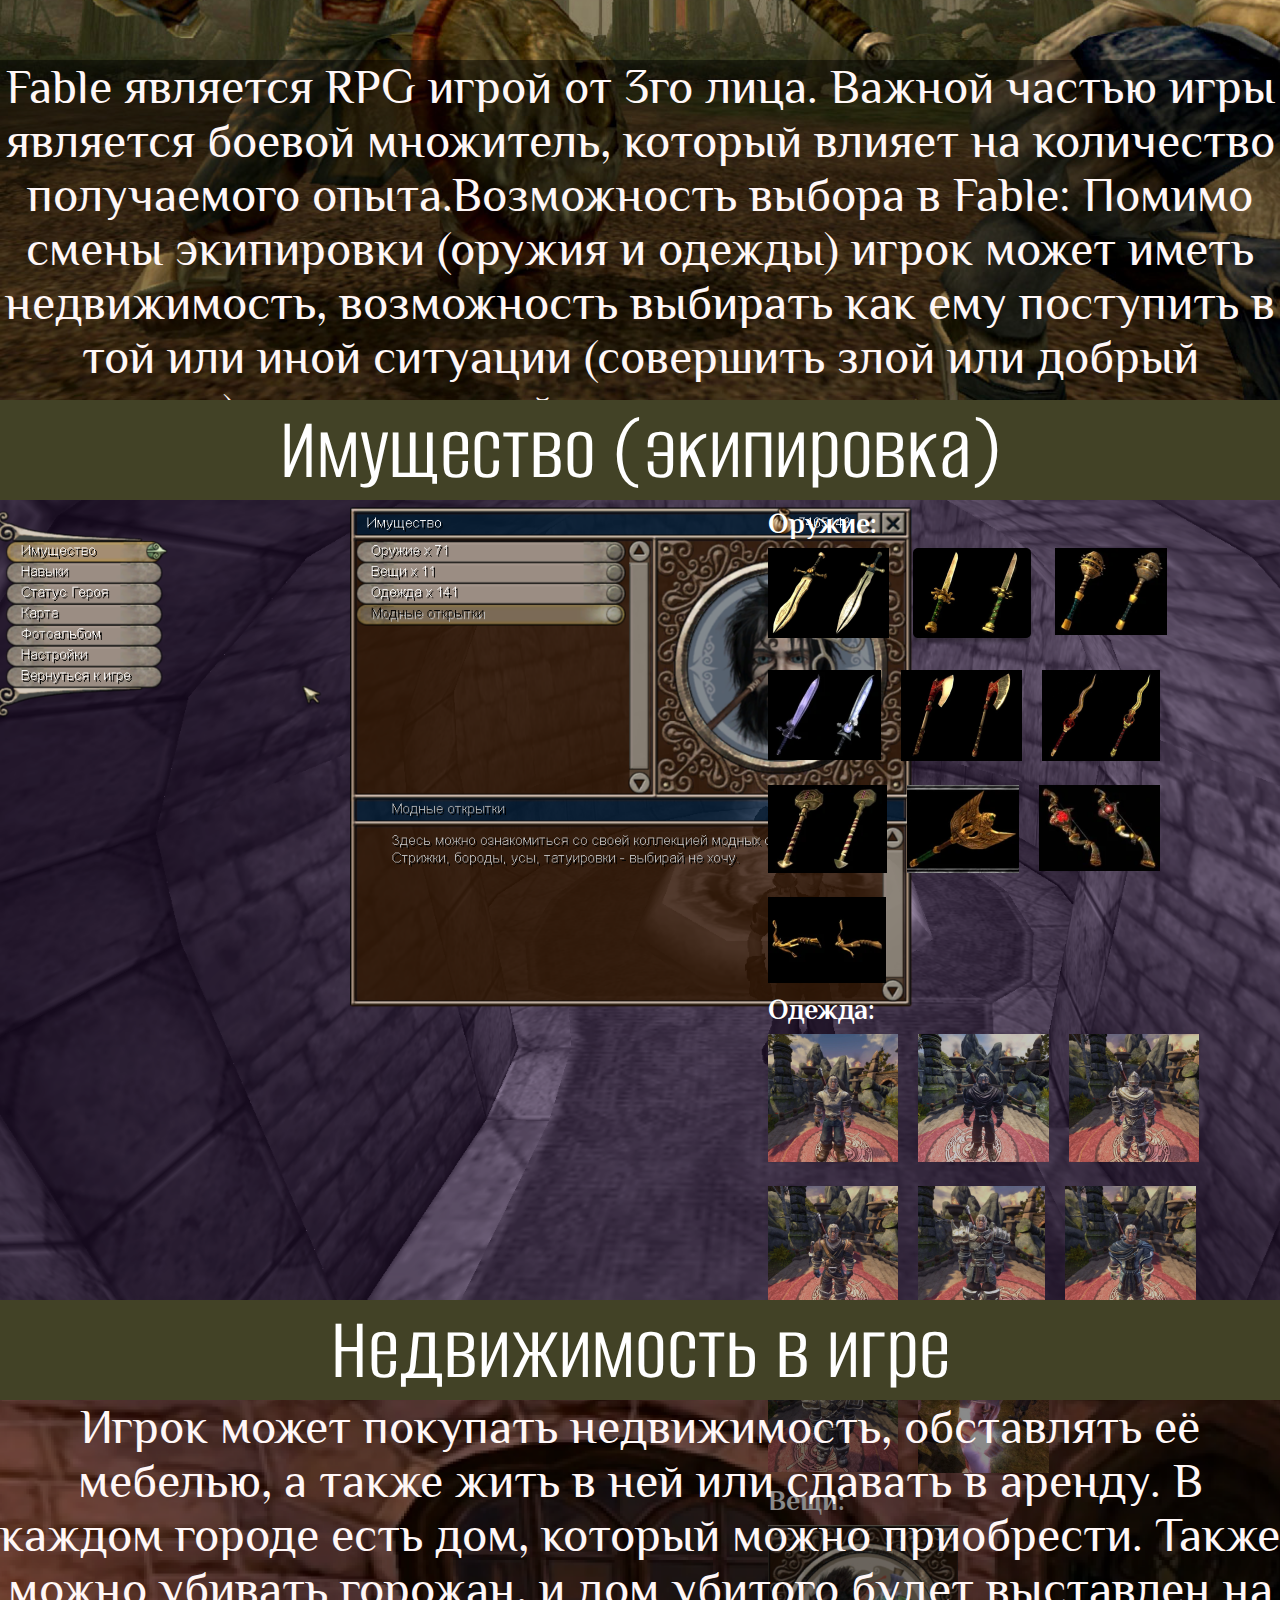
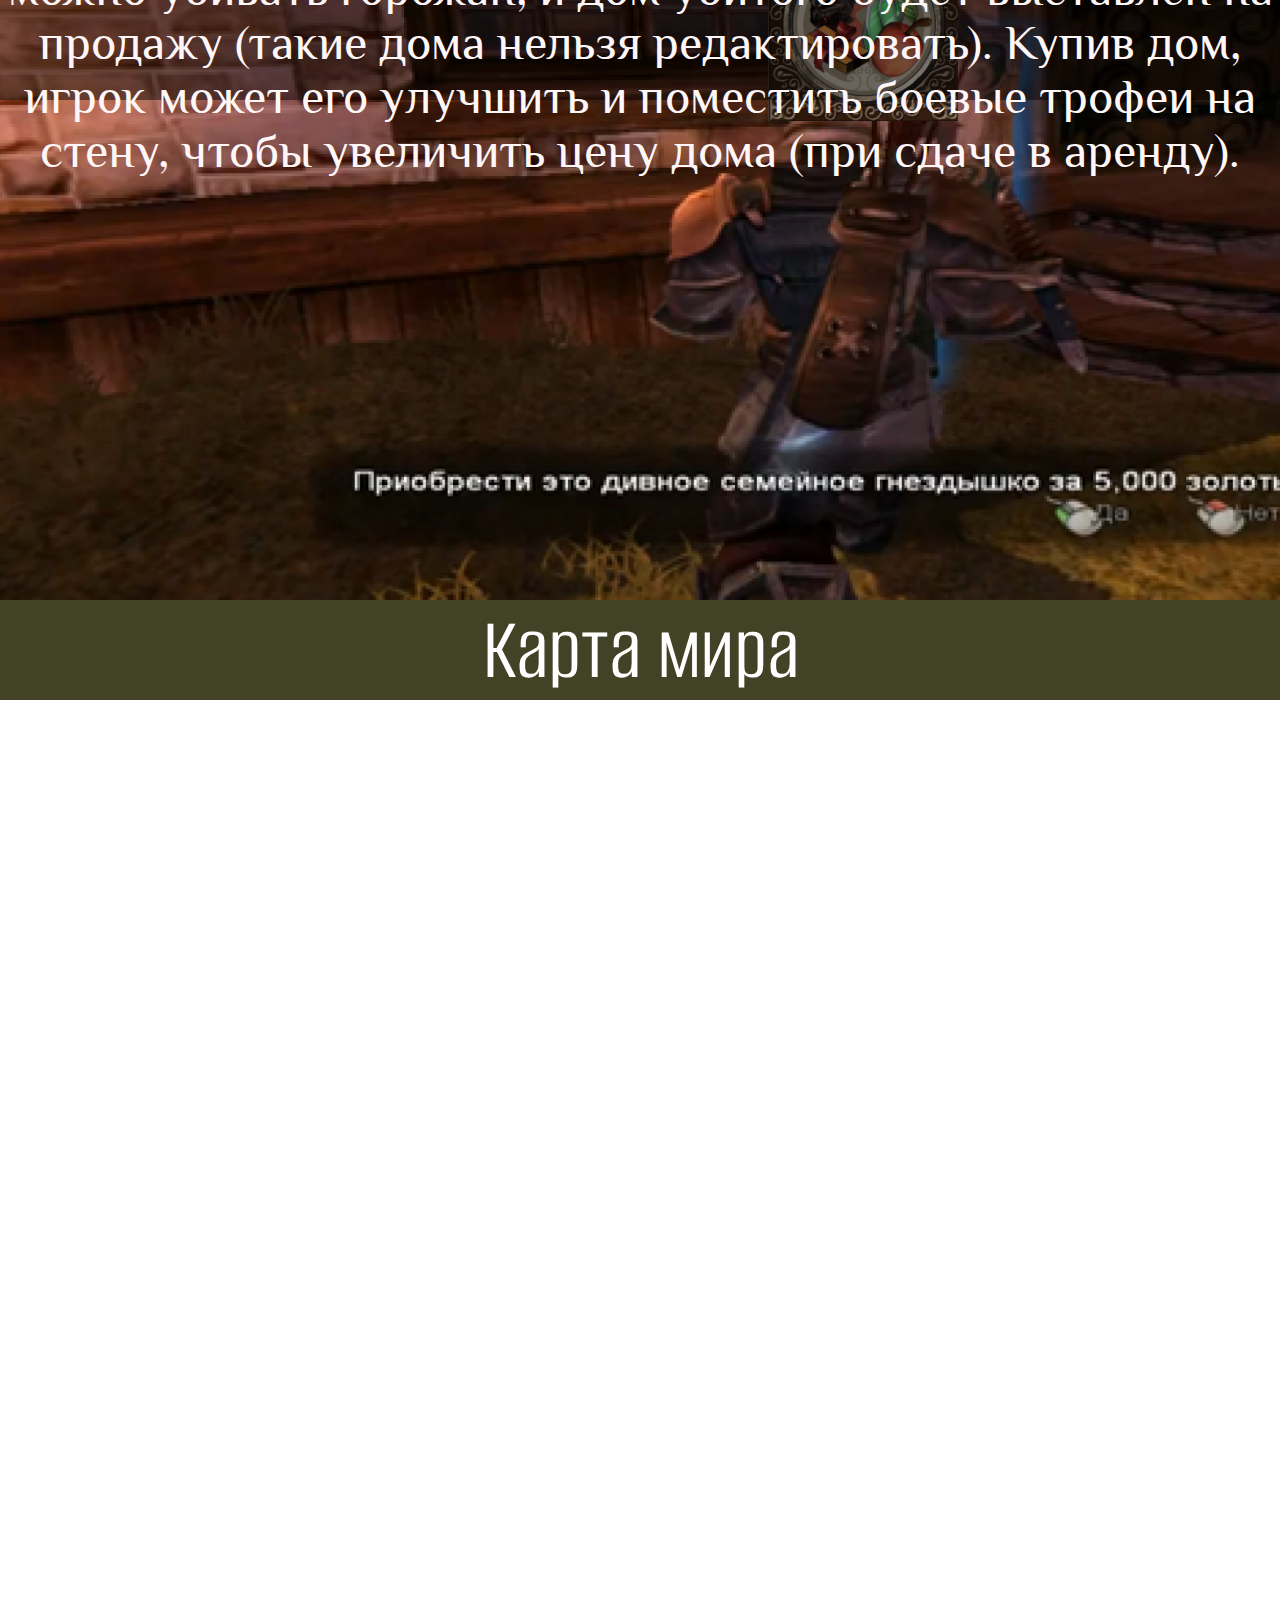
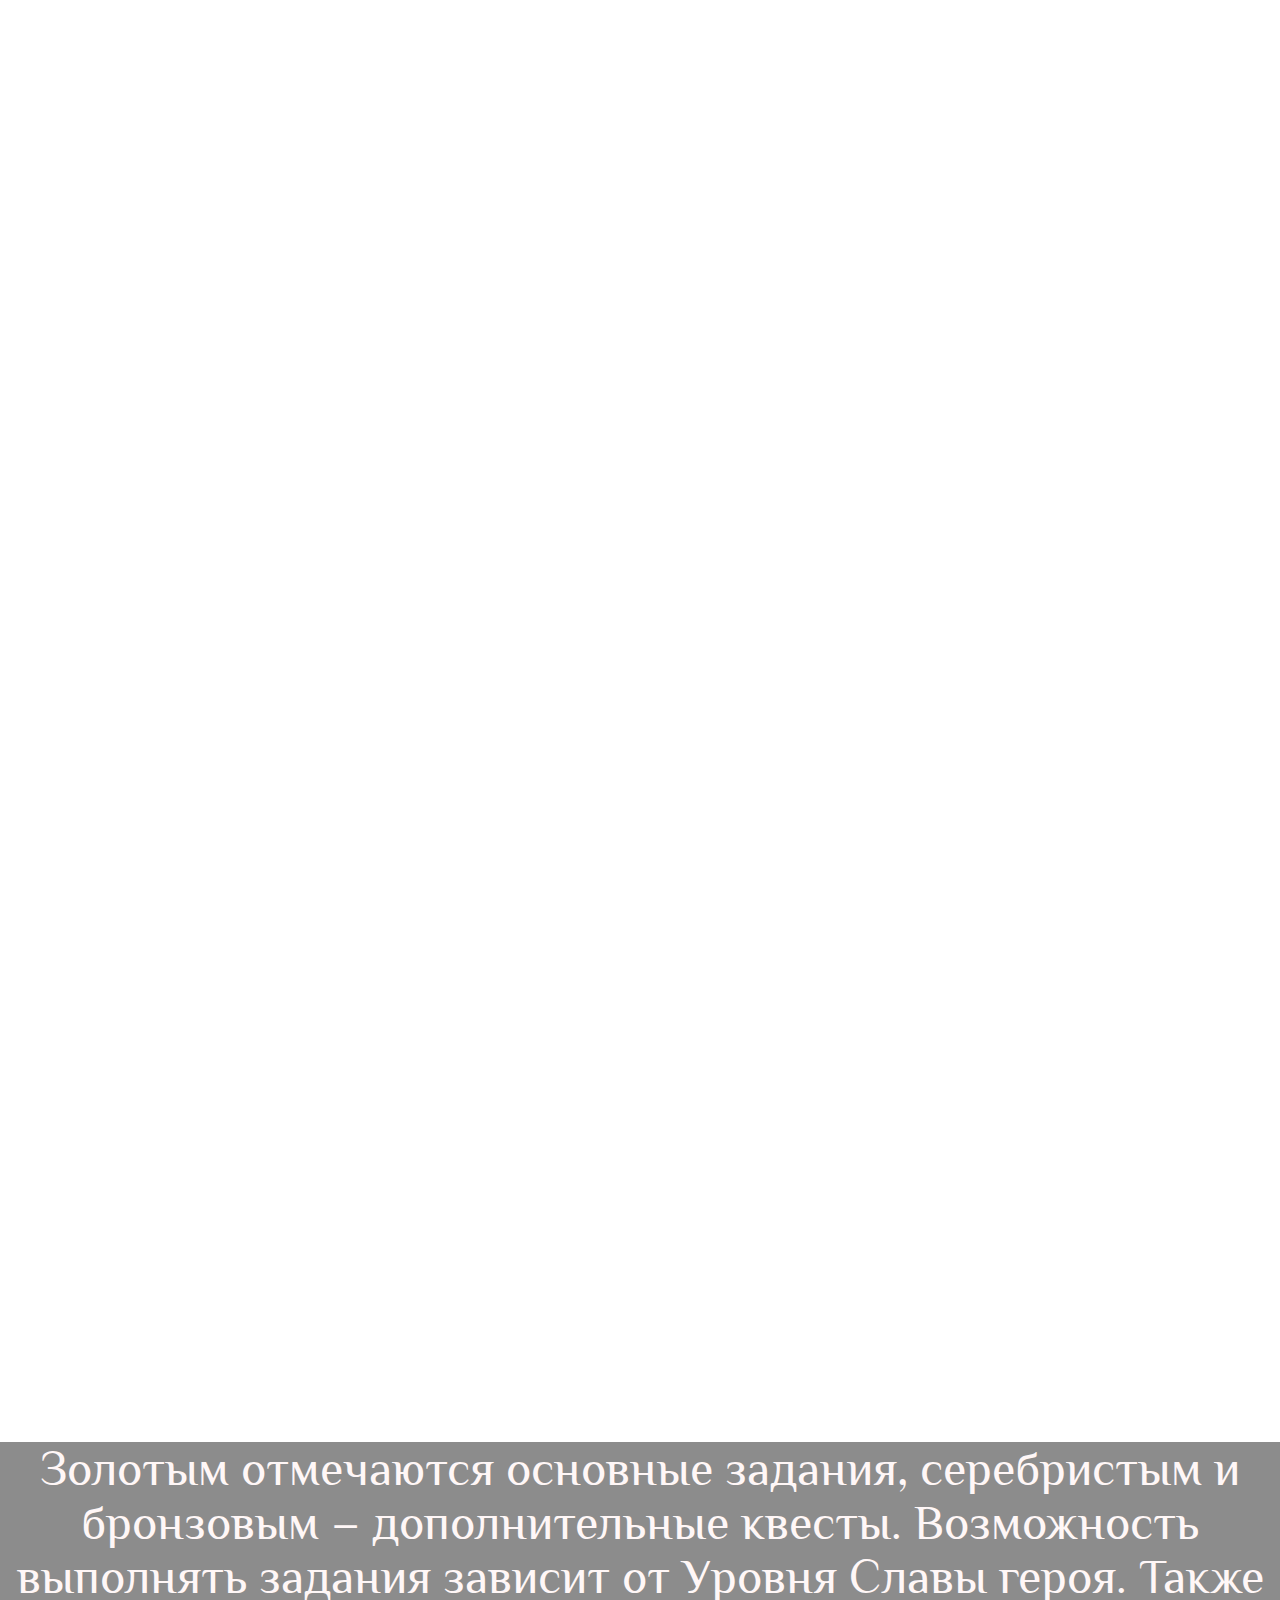
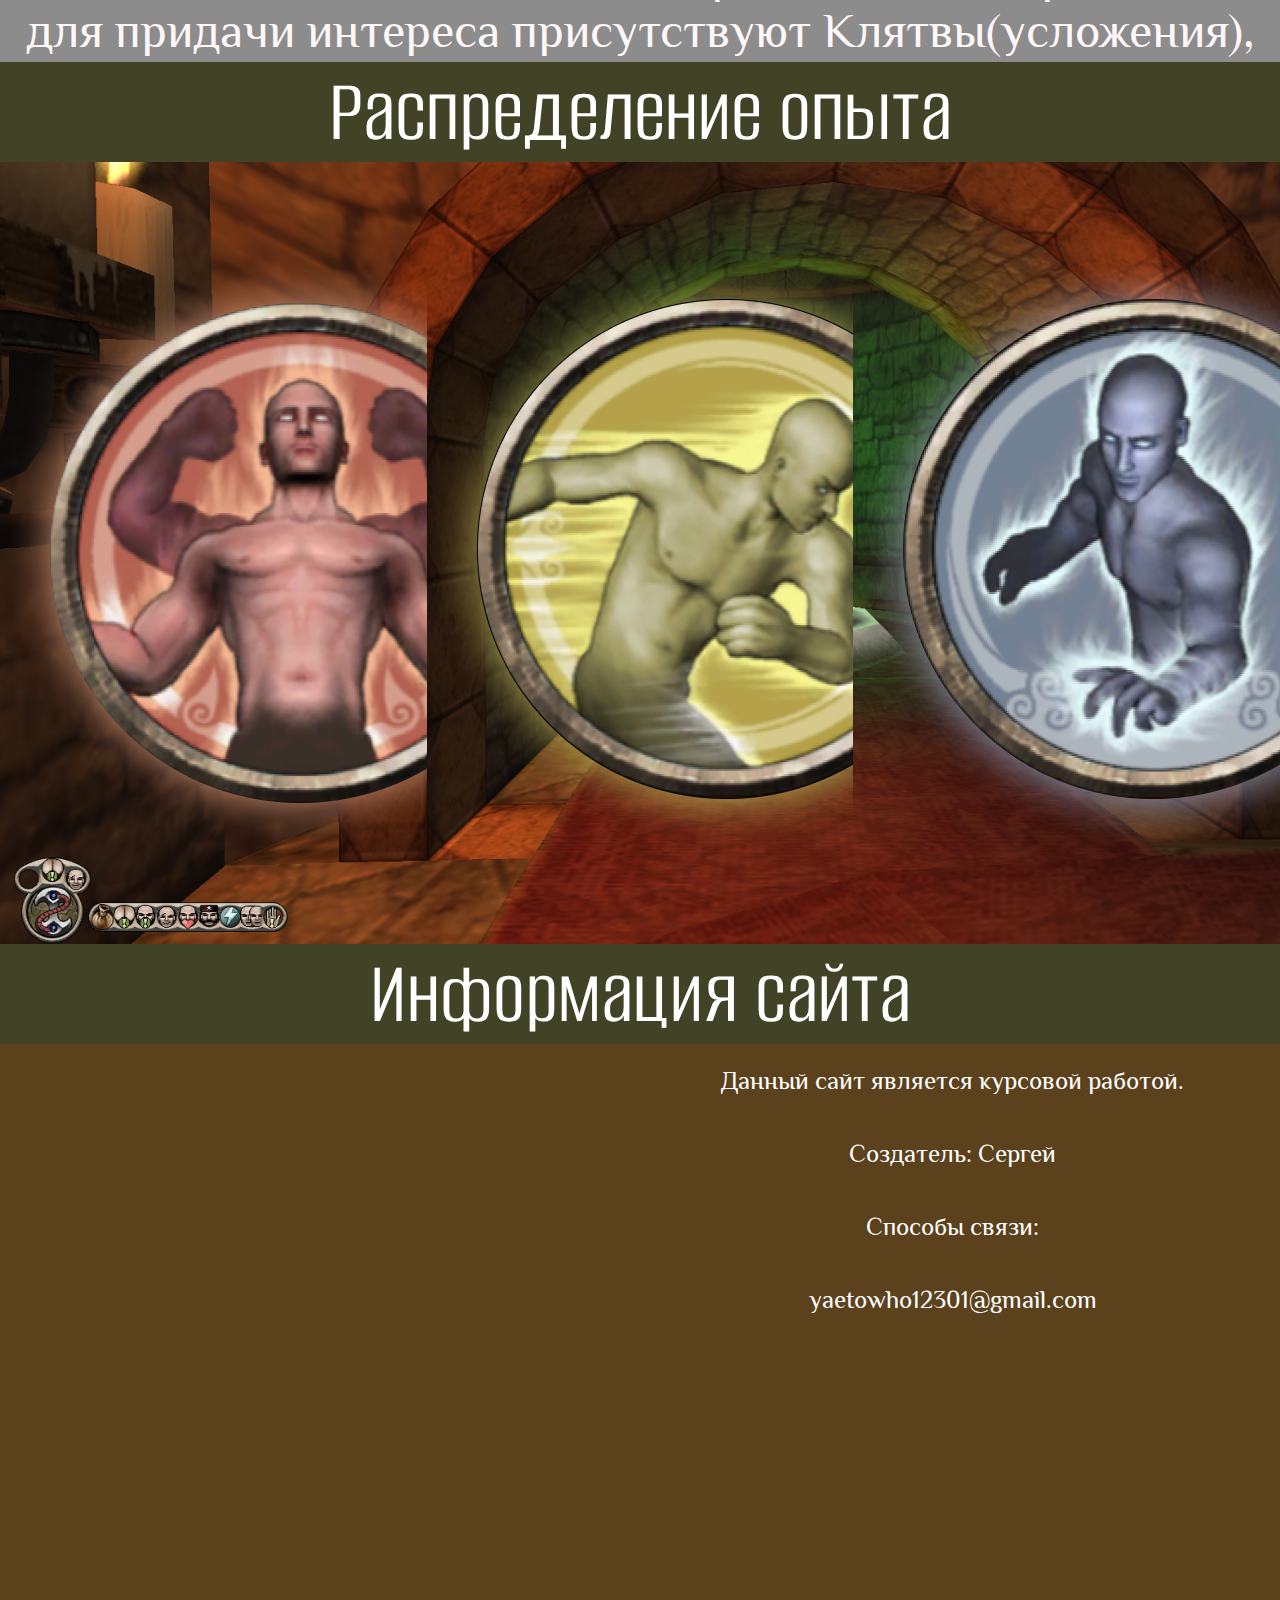
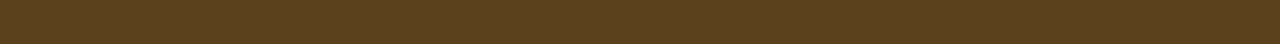
==== commit 9d5c117a: "1" ====
--- a/index.html
+++ b/index.html
@@ -41,7 +41,34 @@
         </section>
         <section class="fifth">
             <h2>Имущество (экипировка)</h2>
-            <div class="fifth-text"></div>    
+            <div class="fifth-cards">
+                <h1 class="eco">Оружие:</h1>
+                <div class="weapon-cards">
+                    <div class="weapon-card" id="1"><img src="./images/oruzjie/1-1.png" alt=""></div>
+                    <div class="weapon-card" id="2"><img src="./images/oruzjie/1-2.png" alt=""></div>
+                    <div class="weapon-card" id="3"><img src="./images/oruzjie/1-3.png" alt=""></div>
+                    <div class="weapon-card" id="4"><img src="./images/oruzjie/1-4.png" alt=""></div>
+                    <div class="weapon-card" id="5"><img src="./images/oruzjie/1-6.png" alt=""></div>
+                    <div class="weapon-card" id="6"><img src="./images/oruzjie/1-7.png" alt=""></div>
+                    <div class="weapon-card" id="7"><img src="./images/oruzjie/1-8.png" alt=""></div>
+                    <div class="weapon-card" id="8"><img src="./images/oruzjie/1-9.png" alt=""></div>
+                    <div class="weapon-card" id="9"><img src="./images/oruzjie/1-11.png" alt=""></div>
+                    <div class="weapon-card" id="10"><img src="./images/oruzjie/1-12.png" alt=""></div>
+                </div>
+                <h1 class="eco">Одежда:</h1>
+                <div class="equipment-cards">
+                    <div class=" equipment-card" id="1" ><img src="./images/odezda/2-1.png" alt=""></div>
+                    <div class=" equipment-card" id="2"><img src="./images/odezda/2-2.png" alt=""></div>
+                    <div class=" equipment-card" id="3"><img src="./images/odezda/2-3.png" alt=""></div>
+                    <div class=" equipment-card" id="4"><img src="./images/odezda/2-4.png" alt=""></div>
+                    <div class=" equipment-card" id="5"><img src="./images/odezda/2-5.png" alt=""></div>
+                    <div class=" equipment-card" id="6"><img src="./images/odezda/2-6.png" alt=""></div>
+                    <div class=" equipment-card" id="7"><img src="./images/odezda/2-7.png" alt=""></div>
+                    <div class=" equipment-card" id="8"><img src="./images/odezda/2-8.png" alt=""></div>
+                </div>
+                <h1 class="eco">Вещи:</h1>
+                <div class=" raznoe" id="1"><img src="./images/veshi.png" alt=""></div>
+            </div>  
         </section>
         <section class="sixth">
             <h2>Недвижимость в игре</h2>
@@ -67,15 +94,30 @@
         <section class="seventh">
             <h2>Распределение опыта</h2>
             <div class="seventh-block">
-                <div class="seventh-firstimage"></div>
-                <div class="seventh-secondimage"></div>
-                <div class="seventh-thirdimage"></div>
+                <div class="seventh-prop seventh-firstimage">
+                    <p> Телосложение (увеличивает урон и позволяет использовать тяжелые виды оружия),<br/> Здоровье (увеличивает уровень здоровья),<br/> Мощь (естественная броня)</p>
+                </div>
+                <div class="seventh-prop seventh-secondimage">
+                    <p>Скорость (повышает темп и помогает двигаться быстрее)<br/> Меткость (точность и урон при стрельбе)<br/> Хитрость (влияет на стоимость предметов у торговцев, прокачка навыка – Кража)
+                    </p>
+                </div>
+                <div class="seventh-prop seventh-thirdimage">
+                    <p>Боевые заклинания:<br/> Заклинания, которые наносят урон. Некоторые из них действуют по площади, некоторые на одиночные цели.<br/> Заклинания окружения:<br/>Не оказывают прямого влияния, т.е. не наносят урон и не усиляют самого персонажа.<br/>Физические заклинания:<br/>Усиливают главного персонажа.<br/>Пример, щит - защищает от урона.<br/> Берсерк - увеличивает силу и скорость</p>
+                </div>
             </div>
         </section>
         <div id="map-info">
             <h4></h4>
             <p></p>
         </div>
+        <section class="nineth">
+            <h2>Информация сайта</h2>
+            <div class="nineth-block">
+                <p>Данный сайт является курсовой работой.</p>
+                <p> Создатель: Сергей</p>
+                <p> Способы связи: </p>
+                <p> yaetowho12301@gmail.com </p>
+        </section>
         <script src="https://code.jquery.com/jquery-3.6.0.min.js" integrity="sha256-/xUj+3OJU5yExlq6GSYGSHk7tPXikynS7ogEvDej/m4=" crossorigin="anonymous"></script>
         <script src="./script.js"></script>
 </body>
--- a/style.css
+++ b/style.css
@@ -164,14 +164,39 @@
     background: #424226;
     
     
-        font-family: Alumni Sans;
-    font-style: normal;
-    font-weight: normal;
-    font-size: 90px;
-    line-height: 100px;
-    text-align: center;
-    
-    color: #FFFFFF;
+    font-family: Alumni Sans;
+    font-style: normal;
+    font-weight: normal;
+    font-size: 90px;
+    line-height: 100px;
+    text-align: center;
+    
+    color: #FFFFFF;
+}
+.fifth-cards{
+    width: 40%;
+    height: 100%;
+    align-self: flex-end;
+
+    display: flex;
+    flex-direction: column;
+}
+
+.eco{
+    font-family: Philosopher;
+    font-size: 28px;
+    line-height: 10px;
+    color: #FFFFFF;
+}
+.weapon-cards{
+    display: flex;
+    flex-wrap: wrap;
+    gap: 20px;
+}
+.equipment-cards{
+    display: flex;
+    flex-wrap: wrap;
+    gap: 20px;
 }
 .sixth{
     width: 100%;
@@ -252,21 +277,35 @@
     justify-content: space-between;
     flex-direction: row;
 }
-.seventh-firstimage{
-
+.seventh-prop{
     width: 600px;
     height: 600px;
+    display: flex;
+    justify-content: center;
+    align-items: center;
+}
+.seventh-prop>p{
+    width: 400px;
+    height: 400px;
+    border-radius: 300px;
+    background-color: rgba(255, 255, 255, 0.719);
+    display: flex;
+    justify-content: center;
+    align-items: center;
+    padding:50px;
+    text-align: center;
+    font-family: Philosopher;
+    font-size: 24px;
+    display: none;
+}
+.seventh-firstimage{
     background-image: url(./images/image\ 12\ \(1\)_cut-photo.png);
 
 }
 .seventh-secondimage{
-    width: 600px;
-    height: 600px;
     background-image: url(./images/image\ 13\ \(1\)_cut-photo.png);
 }
 .seventh-thirdimage{
-    width: 600px;
-    height: 600px;
     background-image: url(./images/image\ 14_cut-photo.png);
 }
 .eighth{
@@ -363,4 +402,34 @@
     font-size: 25px;
     line-height: 23px;
     text-align: center;
-}+}
+
+.nineth>h2{
+    width: 100%;
+    height: 100px;
+    margin: 0;
+    background: #424226;
+
+    font-family: Alumni Sans;
+    font-style: normal;
+    font-weight: normal;
+    font-size: 90px;
+    line-height: 100px;
+    text-align: center;
+    
+    color: #FFFFFF;
+}
+.nineth-block{
+    width: 1905px;
+    height: 600px;
+
+    color: white;
+    font-family: Philosopher;
+    font-size: 25px;
+    line-height: 23px;
+    background-color: #5B411C;
+     
+    display: flex;
+    align-items: center;
+    flex-direction: column;
+}
